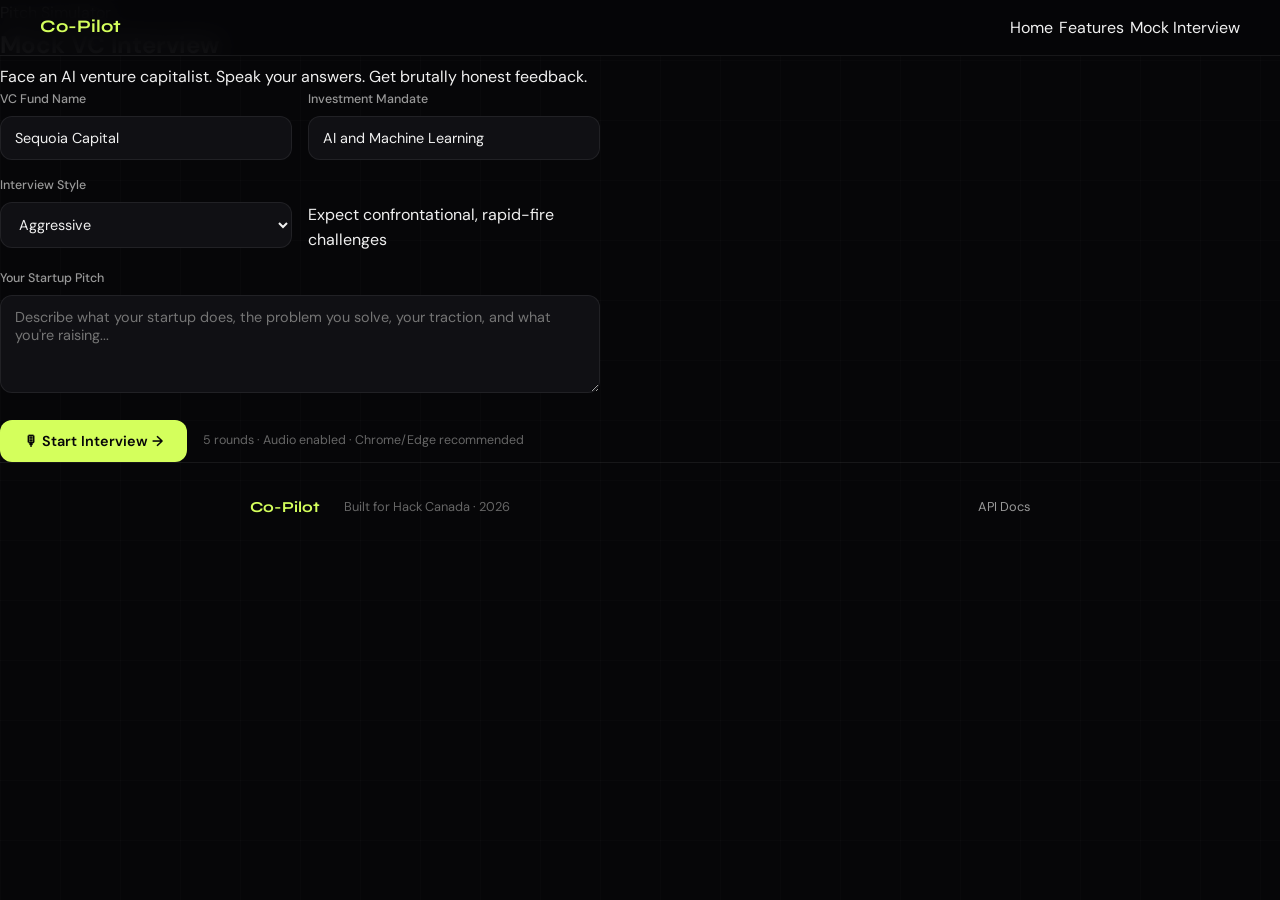
==== frontend/interview.html @ 9e67d790 "backend feature fix" ====
<!DOCTYPE html>
<html lang="en">
<head>
  <meta charset="UTF-8" />
  <meta name="viewport" content="width=device-width, initial-scale=1.0" />
  <title>Mock Interview — Co-Pilot</title>
  <meta name="description" content="Practice your pitch against an adversarial AI VC. Get real-time audio questions, speak your answers, and receive dual-perspective feedback." />
  <link rel="preconnect" href="https://fonts.googleapis.com" />
  <link rel="preconnect" href="https://fonts.gstatic.com" crossorigin />
  <link href="https://fonts.googleapis.com/css2?family=Syne:wght@400;500;600;700;800&family=DM+Sans:ital,opsz,wght@0,9..40,300;0,9..40,400;0,9..40,500;1,9..40,300&display=swap" rel="stylesheet" />
  <link rel="stylesheet" href="style.css" />
</head>
<body>

  <!-- ── NAV ── -->
  <nav class="nav" id="nav">
    <a class="nav-logo" href="index.html">Co-Pilot</a>
    <div class="nav-links">
      <a href="index.html">Home</a>
      <a href="index.html#features">Features</a>
      <a href="#" class="nav-cta">Mock Interview</a>
    </div>
  </nav>

  <!-- ── MAIN WRAPPER ── -->
  <main class="interview-page">

    <!-- ══════ PHASE 1: SETUP ══════ -->
    <section class="interview-setup" id="setupPhase">
      <div class="interview-setup-inner">
        <div class="section-label">Pitch Simulator</div>
        <h1 class="interview-title">Mock VC Interview</h1>
        <p class="interview-subtitle">Face an AI venture capitalist. Speak your answers. Get brutally honest feedback.</p>

        <form class="interview-form" id="setupForm">
          <div class="form-row">
            <div class="form-group">
              <label for="vcName">VC Fund Name</label>
              <input type="text" id="vcName" placeholder="e.g. Sequoia Capital" value="Sequoia Capital" />
            </div>
            <div class="form-group">
              <label for="vcMandate">Investment Mandate</label>
              <input type="text" id="vcMandate" placeholder="e.g. AI, SaaS, Enterprise" value="AI and Machine Learning" />
            </div>
          </div>
          <div class="form-row">
            <div class="form-group">
              <label for="vcStyle">Interview Style</label>
              <select id="vcStyle">
                <option value="aggressive" selected>Aggressive</option>
                <option value="analytical">Analytical</option>
                <option value="friendly">Friendly but probing</option>
                <option value="skeptical">Deeply skeptical</option>
              </select>
            </div>
            <div class="form-group">
              <label>&nbsp;</label>
              <div class="style-hint" id="styleHint">Expect confrontational, rapid-fire challenges</div>
            </div>
          </div>
          <div class="form-group">
            <label for="startupPitch">Your Startup Pitch</label>
            <textarea id="startupPitch" rows="4" placeholder="Describe what your startup does, the problem you solve, your traction, and what you're raising..."></textarea>
          </div>
          <div class="form-actions">
            <button type="submit" class="btn btn-primary" id="startBtn">
              <span class="btn-text">🎙 Start Interview →</span>
              <span class="btn-loader" hidden>Preparing…</span>
            </button>
            <span class="form-note">5 rounds · Audio enabled · Chrome/Edge recommended</span>
          </div>
        </form>
      </div>
    </section>

    <!-- ══════ PHASE 2: LIVE INTERVIEW ══════ -->
    <section class="interview-live" id="livePhase" hidden>
      <div class="interview-live-inner">

        <!-- Header bar -->
        <div class="interview-header">
          <div class="interview-header-left">
            <span class="interview-vc-name" id="liveVcName">Sequoia Capital</span>
            <span class="interview-round-badge" id="liveRound">Round 1 / 5</span>
          </div>
          <div class="interview-header-right">
            <div class="interview-score-pill" id="scorePill" hidden>
              <span class="score-label">Last Score</span>
              <span class="score-value" id="lastScore">—</span>
            </div>
            <button class="btn btn-ghost btn-sm" id="endInterviewBtn">End Interview</button>
          </div>
        </div>

        <!-- Transcript -->
        <div class="interview-transcript" id="transcript">
          <!-- Chat bubbles injected here -->
        </div>

        <!-- Controls -->
        <div class="interview-controls">
          <div class="interview-status" id="interviewStatus">Preparing first question…</div>

          <div class="mic-area" id="micArea" hidden>
            <button class="mic-btn" id="micBtn" title="Click to start speaking">
              <svg viewBox="0 0 24 24" width="28" height="28" fill="none" stroke="currentColor" stroke-width="2" stroke-linecap="round" stroke-linejoin="round">
                <path d="M12 1a3 3 0 0 0-3 3v8a3 3 0 0 0 6 0V4a3 3 0 0 0-3-3z"/>
                <path d="M19 10v2a7 7 0 0 1-14 0v-2"/>
                <line x1="12" y1="19" x2="12" y2="23"/>
                <line x1="8" y1="23" x2="16" y2="23"/>
              </svg>
            </button>
            <div class="mic-hint" id="micHint">Click to respond</div>
          </div>

          <!-- Waveform visualizer -->
          <canvas class="waveform" id="waveform" width="400" height="60" hidden></canvas>

          <!-- Live transcription preview -->
          <div class="live-transcript" id="liveTranscript" hidden>
            <span class="live-label">You're saying:</span>
            <span class="live-text" id="liveText"></span>
          </div>

          <button class="btn btn-primary btn-sm" id="sendBtn" hidden>Send Response →</button>
        </div>
      </div>
    </section>

    <!-- ══════ PHASE 3: FEEDBACK ══════ -->
    <section class="interview-feedback" id="feedbackPhase" hidden>
      <div class="interview-feedback-inner">
        <div class="section-label">Interview Complete</div>
        <h2 class="interview-title">Your Feedback</h2>

        <!-- Stats row -->
        <div class="feedback-stats" id="feedbackStats">
          <div class="feedback-stat">
            <span class="feedback-stat-num" id="fbRounds">—</span>
            <span class="feedback-stat-label">Rounds</span>
          </div>
          <div class="feedback-stat-div"></div>
          <div class="feedback-stat">
            <span class="feedback-stat-num" id="fbAvgScore">—</span>
            <span class="feedback-stat-label">Avg Score</span>
          </div>
          <div class="feedback-stat-div"></div>
          <div class="feedback-stat">
            <span class="feedback-stat-num" id="fbEndReason">—</span>
            <span class="feedback-stat-label">End Reason</span>
          </div>
        </div>

        <!-- Dual-agent cards -->
        <div class="feedback-grid">
          <div class="feedback-card feedback-card--pros" id="prosCard">
            <div class="feedback-card-header">
              <span class="feedback-icon">✦</span>
              <h3>Strengths</h3>
              <span class="feedback-agent-tag">Pros Agent</span>
            </div>
            <div class="feedback-card-body" id="prosBody">
              <p class="feedback-loading">Analyzing…</p>
            </div>
          </div>

          <div class="feedback-card feedback-card--cons" id="consCard">
            <div class="feedback-card-header">
              <span class="feedback-icon">⚑</span>
              <h3>Weaknesses</h3>
              <span class="feedback-agent-tag">Cons Agent</span>
            </div>
            <div class="feedback-card-body" id="consBody">
              <p class="feedback-loading">Analyzing…</p>
            </div>
          </div>
        </div>

        <!-- Transcript review -->
        <div class="feedback-transcript-section">
          <h3 class="feedback-transcript-title">Full Transcript</h3>
          <div class="feedback-transcript" id="feedbackTranscript"></div>
        </div>

        <div class="feedback-actions">
          <button class="btn btn-primary" id="restartBtn">Start New Interview →</button>
          <a href="index.html" class="btn btn-ghost">← Back to Home</a>
        </div>
      </div>
    </section>

  </main>

  <!-- ── FOOTER ── -->
  <footer class="footer">
    <div class="footer-inner">
      <span class="footer-logo">Co-Pilot</span>
      <span class="footer-copy">Built for Hack Canada · 2026</span>
      <div class="footer-links">
        <a href="http://localhost:8000/docs" target="_blank">API Docs</a>
      </div>
    </div>
  </footer>

  <script src="interview.js"></script>
</body>
</html>
---- frontend/style.css ----
/* ═══════════════════════════════════════════════════════
   CO-PILOT — Pipeline Design System
═══════════════════════════════════════════════════════ */

/* ── Reset & tokens ──────────────────────────────── */
*, *::before, *::after { box-sizing: border-box; margin: 0; padding: 0; }
:root {
    --font-body:    'DM Sans', system-ui, sans-serif;
    --font-display: 'Syne', system-ui, sans-serif;
    --bg:           #060608;
    --surface:      #101014;
    --border:       rgba(255, 255, 255, 0.07);
    --text:         #f0f0f0;
    --text-muted:   #999;
    --text-subtle:  #666;
    --accent:       #d4ff5c;
    --radius:       12px;
    --max-w:        780px;
}
html { scroll-behavior: smooth; }
body {
    font-family: var(--font-body);
    background: var(--bg);
    color: var(--text);
    line-height: 1.6;
    min-height: 100vh;
}
a { color: inherit; text-decoration: none; }

/* ── Background grid ─────────────────────────────── */
body::before {
    content: '';
    position: fixed; inset: 0;
    background-image:
        linear-gradient(rgba(255,255,255,.015) 1px, transparent 1px),
        linear-gradient(90deg, rgba(255,255,255,.015) 1px, transparent 1px);
    background-size: 60px 60px;
    pointer-events: none;
    z-index: -1;
}

/* ── Nav ──────────────────────────────────────────── */
.nav {
    position: fixed; top: 0; left: 0; right: 0;
    display: flex; align-items: center; justify-content: space-between;
    padding: 0 40px; height: 56px;
    background: rgba(6,6,8,.92); backdrop-filter: blur(12px);
    border-bottom: 1px solid var(--border);
    z-index: 100;
}
.nav-logo {
    font-family: var(--font-display);
    font-weight: 700; font-size: 1.1rem;
    color: var(--accent);
}
.nav-links { display: flex; gap: 6px; }
.pipe-step-link {
    font-size: 0.82rem; font-weight: 500;
    padding: 6px 14px; border-radius: 100px;
    color: var(--text-subtle);
    transition: color .2s, background .2s;
    cursor: pointer;
}
.pipe-step-link.active {
    color: var(--bg); background: var(--accent); font-weight: 600;
}
.pipe-step-link.done {
    color: var(--text-muted);
}
.pipe-step-link:hover:not(.active) { color: var(--text); }

/* ── Pipeline progress bar ───────────────────────── */
.pipeline-bar {
    position: fixed; top: 56px; left: 0; right: 0;
    padding: 12px 40px 10px;
    background: rgba(6,6,8,.92); backdrop-filter: blur(12px);
    border-bottom: 1px solid var(--border);
    z-index: 99;
}
.pipeline-track {
    width: 100%; height: 3px;
    background: rgba(255,255,255,.06);
    border-radius: 3px; overflow: hidden;
    margin-bottom: 10px;
}
.pipeline-fill {
    height: 100%; background: var(--accent);
    border-radius: 3px; transition: width .5s ease;
}
.pipeline-steps {
    display: flex; justify-content: space-between;
    max-width: 600px; margin: 0 auto;
}
.pip-dot {
    background: none; border: none; color: var(--text-subtle);
    font-family: var(--font-body); font-size: 0.78rem;
    cursor: pointer; transition: color .2s;
    display: flex; align-items: center; gap: 4px;
}
.pip-dot span {
    display: inline-flex; align-items: center; justify-content: center;
    width: 22px; height: 22px; border-radius: 50%;
    border: 1.5px solid var(--text-subtle);
    font-weight: 600; font-size: 0.72rem;
    transition: all .2s;
}
.pip-dot.active { color: var(--accent); }
.pip-dot.active span { border-color: var(--accent); background: var(--accent); color: var(--bg); }
.pip-dot.done span { border-color: #5cff7e; background: rgba(92,255,126,.15); color: #5cff7e; }
.pip-dot.done { color: var(--text-muted); }
.pip-dot:disabled { opacity: 0.35; cursor: not-allowed; }

/* ── Step sections ───────────────────────────────── */
.pipe-step {
    padding: 130px 40px 80px;
    min-height: 100vh;
    animation: fadeUp .4s ease;
}
.pipe-step[hidden] { display: none !important; }
.step-inner { max-width: var(--max-w); margin: 0 auto; }
.step-header {
    display: flex; align-items: flex-start; gap: 20px;
    margin-bottom: 40px;
}
.step-number {
    font-family: var(--font-display);
    font-size: 2.4rem; font-weight: 800;
    color: var(--accent); opacity: 0.3;
    line-height: 1;
}
.step-title {
    font-family: var(--font-display);
    font-size: 1.8rem; font-weight: 700;
    margin-bottom: 6px;
}
.step-subtitle {
    color: var(--text-muted); font-size: 0.95rem;
    max-width: 550px;
}

/* ── Step advance button ─────────────────────────── */
.step-advance {
    margin-top: 28px;
    padding-top: 20px;
    border-top: 1px solid var(--border);
}

/* ── Buttons ─────────────────────────────────────── */
.btn {
    display: inline-flex; align-items: center; gap: 6px;
    font-family: var(--font-body); font-weight: 500;
    font-size: 0.9rem; padding: 12px 24px;
    border-radius: var(--radius); border: none;
    cursor: pointer; transition: all .2s;
}
.btn-primary {
    background: var(--accent); color: var(--bg); font-weight: 600;
}
.btn-primary:hover { filter: brightness(1.1); transform: translateY(-1px); }
.btn-primary:disabled { opacity: .4; cursor: not-allowed; transform: none; }
.btn-ghost {
    background: transparent; color: var(--text-muted);
    border: 1px solid var(--border);
}
.btn-ghost:hover { border-color: var(--text-muted); color: var(--text); }
.btn-sm { padding: 8px 16px; font-size: 0.82rem; }
.btn-loader[hidden] { display: none; }
.form-note { font-size: 0.78rem; color: var(--text-subtle); }

/* ── Form elements ───────────────────────────────── */
.form-row { display: grid; grid-template-columns: 1fr 1fr; gap: 16px; margin-bottom: 16px; }
.form-group label { display: block; font-size: 0.78rem; color: var(--text-muted); margin-bottom: 6px; font-weight: 500; }
.form-group input,
.form-group select,
.form-group textarea {
    width: 100%; padding: 12px 14px;
    background: var(--surface); color: var(--text);
    border: 1px solid var(--border); border-radius: var(--radius);
    font-family: var(--font-body); font-size: 0.9rem;
    transition: border-color .2s;
}
.form-group input:focus,
.form-group select:focus,
.form-group textarea:focus {
    outline: none; border-color: var(--accent);
}
.form-actions { display: flex; align-items: center; gap: 16px; margin-top: 20px; }

/* ═══════════════════════════════════════════════════════
   STEP 1 — UPLOAD
═══════════════════════════════════════════════════════ */
.brain-dropzone {
    border: 2px dashed rgba(255,255,255,.12);
    border-radius: var(--radius); padding: 48px 32px;
    text-align: center; cursor: pointer;
    transition: border-color .25s, background .25s;
}
.brain-dropzone:hover, .brain-dropzone--hover {
    border-color: var(--accent); background: rgba(212,255,92,.04);
}
.dropzone-icon { font-size: 2.4rem; margin-bottom: 12px; }
.dropzone-text { font-size: 1rem; color: var(--text-muted); margin-bottom: 6px; }
.dropzone-link { color: var(--accent); cursor: pointer; text-decoration: underline; text-underline-offset: 3px; }
.dropzone-hint { font-size: 0.78rem; color: var(--text-subtle); }
.brain-files { margin-top: 20px; }
.brain-files[hidden] { display: none !important; }
.brain-files-header { display: flex; justify-content: space-between; align-items: center; margin-bottom: 12px; }
.brain-files-header h3 { font-family: var(--font-display); font-size: 1rem; }
.brain-file-count { font-size: 0.78rem; color: var(--text-subtle); }
.brain-file-row {
    display: flex; justify-content: space-between; align-items: center;
    padding: 10px 16px; background: var(--surface);
    border-radius: 8px; margin-bottom: 6px; border: 1px solid var(--border);
}
.brain-file-name { font-size: 0.88rem; white-space: nowrap; overflow: hidden; text-overflow: ellipsis; max-width: 400px; }
.brain-file-status { font-size: 0.78rem; font-weight: 500; flex-shrink: 0; }
.brain-file-status--uploading { color: var(--accent); animation: pulse-text 1.2s ease-in-out infinite; }
.brain-file-status--done { color: #5cff7e; }
.brain-file-status--error { color: #ff5c5c; }
@keyframes pulse-text { 0%,100% { opacity:1; } 50% { opacity:.5; } }
.brain-actions { margin-top: 20px; display: flex; align-items: center; gap: 16px; }
.brain-actions[hidden] { display: none !important; }
.brain-result { margin-top: 28px; background: var(--surface); border: 1px solid rgba(92,255,126,.2); border-radius: var(--radius); overflow: hidden; }
.brain-result[hidden] { display: none !important; }
.brain-result-header { display: flex; align-items: center; gap: 10px; padding: 16px 24px; background: linear-gradient(135deg,rgba(92,255,126,.08),rgba(212,255,92,.06)); border-bottom: 1px solid rgba(92,255,126,.12); }
.brain-result-header h3 { font-family: var(--font-display); font-size: 0.95rem; }
.brain-result-body { padding: 24px; }
.brain-concept-name { font-family: var(--font-display); font-size: 1.6rem; font-weight: 700; margin-bottom: 4px; }
.brain-concept-tagline { font-size: 0.95rem; color: var(--accent); font-style: italic; margin-bottom: 16px; }
.brain-concept-pitch { font-size: 0.9rem; color: var(--text-muted); line-height: 1.7; margin-bottom: 16px; }
.brain-concept-meta { display: flex; gap: 12px; flex-wrap: wrap; }
.brain-concept-meta span { font-size: 0.78rem; color: var(--text-subtle); background: rgba(255,255,255,.05); padding: 4px 12px; border-radius: 100px; border: 1px solid var(--border); }
.brain-concept-meta span:empty { display: none; }
.brain-error { margin-top: 16px; padding: 12px 16px; background: rgba(255,92,92,.08); border: 1px solid rgba(255,92,92,.2); border-radius: var(--radius); color: #ff8888; font-size: 0.88rem; }
.brain-error[hidden] { display: none !important; }

/* ═══════════════════════════════════════════════════════
   STEP 2 — MATCH
═══════════════════════════════════════════════════════ */
.match-context {
    background: var(--surface); border: 1px solid rgba(92,255,126,.25);
    border-left: 3px solid #5cff7e; border-radius: var(--radius);
    padding: 20px 24px; margin-bottom: 24px;
}
.context-card-header { display: flex; align-items: center; gap: 8px; margin-bottom: 8px; }
.context-icon { font-size: 1.2rem; }
.context-label { font-size: 0.78rem; font-weight: 600; letter-spacing: .06em; text-transform: uppercase; color: #5cff7e; }
.context-pitch { font-size: 0.9rem; color: var(--text-muted); line-height: 1.6; }
.match-action { margin-bottom: 32px; display: flex; align-items: center; gap: 16px; }
.match-results[hidden] { display: none !important; }
.match-results-header { display: flex; justify-content: space-between; align-items: center; margin-bottom: 16px; }
.match-results-header h3 { font-family: var(--font-display); font-size: 1.1rem; }
.results-mode { font-size: 0.78rem; color: var(--accent); }
.match-select-hint { font-size: 0.82rem; color: var(--text-subtle); margin-top: 16px; text-align: center; }
.match-error { margin-top: 16px; padding: 12px 16px; background: rgba(255,92,92,.08); border: 1px solid rgba(255,92,92,.2); border-radius: var(--radius); color: #ff8888; font-size: 0.88rem; }
.match-error[hidden] { display: none !important; }

/* Result cards */
.results-list { display: flex; flex-direction: column; gap: 12px; }
.result-item {
    display: flex; align-items: flex-start; gap: 14px;
    padding: 18px 20px; background: var(--surface);
    border: 1px solid var(--border); border-radius: var(--radius);
    animation: fadeUp .4s ease both;
}
.result-check { display: flex; align-items: center; flex-shrink: 0; margin-top: 2px; }
.result-check input[type="checkbox"] {
    appearance: none; width: 20px; height: 20px;
    border: 2px solid var(--border); border-radius: 6px;
    cursor: pointer; transition: all .2s; position: relative;
}
.result-check input:checked {
    background: var(--accent); border-color: var(--accent);
}
.result-check input:checked::after {
    content: '✓'; position: absolute; top: 0; left: 4px;
    font-size: 0.75rem; font-weight: 700; color: var(--bg);
}
.result-rank {
    flex-shrink: 0; width: 28px; height: 28px;
    display: flex; align-items: center; justify-content: center;
    background: rgba(212,255,92,.1); color: var(--accent);
    border-radius: 8px; font-family: var(--font-display);
    font-weight: 700; font-size: 0.82rem;
}
.result-info { flex: 1; min-width: 0; }
.result-name { font-family: var(--font-display); font-size: 1rem; font-weight: 600; margin-bottom: 4px; }
.result-link { color: var(--text); text-decoration: underline; text-underline-offset: 3px; text-decoration-color: rgba(255,255,255,.2); }
.result-link:hover { color: var(--accent); }
.result-verdict { display: inline-block; font-size: 0.7rem; font-weight: 600; text-transform: uppercase; letter-spacing: .06em; padding: 2px 8px; border-radius: 100px; margin-bottom: 6px; }
.result-verdict--strong { background: rgba(92,255,126,.12); color: #5cff7e; border: 1px solid rgba(92,255,126,.25); }
.result-verdict--good { background: rgba(212,255,92,.1); color: var(--accent); border: 1px solid rgba(212,255,92,.25); }
.result-verdict--weak { background: rgba(255,215,92,.1); color: #ffd75c; border: 1px solid rgba(255,215,92,.25); }
.result-verdict--poor { background: rgba(255,92,92,.1); color: #ff5c5c; border: 1px solid rgba(255,92,92,.25); }
.result-reasoning { font-size: 0.85rem; color: var(--text-muted); line-height: 1.55; margin-bottom: 6px; }
.result-approach { font-size: 0.8rem; color: var(--accent); margin-top: 4px; padding: 6px 10px; background: rgba(212,255,92,.04); border-left: 2px solid var(--accent); border-radius: 0 6px 6px 0; }
.result-score-area { flex-shrink: 0; text-align: right; min-width: 60px; }
.result-score { font-family: var(--font-display); font-size: 1.4rem; font-weight: 700; line-height: 1; }
.score-unit { font-size: 0.7rem; font-weight: 400; color: var(--text-subtle); }
.result-confidence { font-size: 0.68rem; color: var(--text-subtle); margin-top: 4px; text-transform: capitalize; }

/* ═══════════════════════════════════════════════════════
   STEP 3 — GENERATE
═══════════════════════════════════════════════════════ */
.gen-vc-tabs {
    display: flex; gap: 6px; margin-bottom: 20px; flex-wrap: wrap;
}
.gen-vc-tab {
    padding: 8px 16px; border-radius: var(--radius);
    background: var(--surface); border: 1px solid var(--border);
    color: var(--text-muted); font-size: 0.85rem; font-weight: 500;
    cursor: pointer; transition: all .2s;
}
.gen-vc-tab.active {
    background: var(--accent); color: var(--bg); border-color: var(--accent); font-weight: 600;
}
.gen-options {
    display: flex; gap: 8px; margin-bottom: 20px; flex-wrap: wrap;
}
.gen-opt {
    padding: 10px 18px; border-radius: var(--radius);
    background: transparent; border: 1px solid var(--border);
    color: var(--text-muted); font-size: 0.85rem; font-weight: 500;
    cursor: pointer; transition: all .2s;
    font-family: var(--font-body);
}
.gen-opt.active {
    border-color: var(--accent); color: var(--accent); background: rgba(212,255,92,.06);
}
.gen-opt:hover:not(.active) { border-color: var(--text-subtle); color: var(--text); }
.gen-action { margin-bottom: 24px; }
.gen-output {
    background: var(--surface); border: 1px solid var(--border);
    border-radius: var(--radius); overflow: hidden; margin-bottom: 24px;
}
.gen-output[hidden] { display: none !important; }
.gen-output-header {
    display: flex; justify-content: space-between; align-items: center;
    padding: 14px 20px; border-bottom: 1px solid var(--border);
}
.gen-output-header h3 { font-family: var(--font-display); font-size: 0.95rem; }
.gen-copy-btn {
    background: transparent; border: 1px solid var(--border);
    color: var(--text-muted); font-size: 0.78rem; padding: 4px 12px;
    border-radius: 8px; cursor: pointer; transition: all .2s;
    font-family: var(--font-body);
}
.gen-copy-btn:hover { border-color: var(--accent); color: var(--accent); }
.gen-output-body {
    padding: 20px; font-size: 0.88rem; color: var(--text-muted);
    line-height: 1.7; white-space: pre-wrap; word-break: break-word;
    font-family: var(--font-body); max-height: 400px; overflow-y: auto;
}
.gen-history { margin-top: 24px; }
.gen-history[hidden] { display: none !important; }
.gen-history h4 { font-family: var(--font-display); font-size: 0.9rem; margin-bottom: 10px; }
.gen-history-item {
    display: flex; align-items: center; gap: 10px;
    padding: 10px 14px; background: var(--surface);
    border: 1px solid var(--border); border-radius: 8px;
    margin-bottom: 6px; font-size: 0.85rem;
}
.gen-hist-icon { font-size: 1rem; }
.gen-hist-label { flex: 1; color: var(--text-muted); }
.gen-hist-view {
    background: transparent; border: 1px solid var(--border);
    color: var(--text-muted); font-size: 0.75rem; padding: 3px 10px;
    border-radius: 6px; cursor: pointer; font-family: var(--font-body);
}
.gen-hist-view:hover { border-color: var(--accent); color: var(--accent); }

/* ═══════════════════════════════════════════════════════
   STEP 4 — PRACTICE (Interview)
═══════════════════════════════════════════════════════ */
.interview-setup { max-width: 600px; }
.interview-context-card {
    background: var(--surface); border: 1px solid rgba(92,255,126,.25);
    border-left: 3px solid #5cff7e; border-radius: var(--radius);
    padding: 16px 20px; margin-bottom: 24px;
}
.interview-live[hidden] { display: none !important; }
.interview-live-header {
    display: flex; align-items: center; gap: 16px;
    padding: 16px 20px; background: var(--surface);
    border: 1px solid var(--border); border-radius: var(--radius);
    margin-bottom: 20px; flex-wrap: wrap;
}
.interview-vc-name { font-family: var(--font-display); font-weight: 700; font-size: 1.1rem; }
.score-pill {
    font-size: 0.75rem; font-weight: 600; padding: 4px 12px;
    border-radius: 100px; background: rgba(212,255,92,.12);
    color: var(--accent); border: 1px solid rgba(212,255,92,.25);
}
.interview-live-actions { margin-left: auto; display: flex; align-items: center; gap: 12px; }
.last-score { font-size: 0.82rem; color: var(--text-subtle); }
.interview-question-box {
    padding: 28px 24px; background: var(--surface);
    border: 1px solid var(--border); border-radius: var(--radius);
    margin-bottom: 20px; min-height: 80px;
}
.interview-question { font-size: 1.05rem; line-height: 1.6; color: var(--text); font-style: italic; }
.interview-waveform {
    width: 100%; height: 80px; border-radius: var(--radius);
    background: #0a0a0a; margin-bottom: 16px;
}
.interview-controls { display: flex; gap: 12px; margin-bottom: 16px; }
.interview-transcript {
    background: var(--surface); border: 1px solid var(--border);
    border-radius: var(--radius); padding: 16px 20px; margin-bottom: 16px;
}
.interview-transcript[hidden] { display: none !important; }
.interview-transcript h4 { font-size: 0.82rem; color: var(--text-subtle); margin-bottom: 8px; }
.interview-transcript p { font-size: 0.9rem; color: var(--text-muted); line-height: 1.6; }

/* Feedback */
.interview-feedback[hidden] { display: none !important; }
.feedback-title { font-family: var(--font-display); font-size: 1.3rem; margin-bottom: 20px; }
.feedback-grid { display: grid; grid-template-columns: 1fr 1fr; gap: 16px; margin-bottom: 24px; }
.feedback-card {
    background: var(--surface); border-radius: var(--radius);
    padding: 20px; border: 1px solid var(--border);
}
.feedback-card h4 { font-family: var(--font-display); font-size: 0.95rem; margin-bottom: 12px; }
.feedback-card--pro { border-color: rgba(92,255,126,.2); }
.feedback-card--con { border-color: rgba(255,215,92,.2); }
.feedback-body { font-size: 0.88rem; color: var(--text-muted); line-height: 1.7; }
.feedback-transcript { margin-bottom: 20px; }
.feedback-transcript h4 { font-family: var(--font-display); font-size: 0.9rem; margin-bottom: 10px; }
.tx-turn { padding: 8px 0; font-size: 0.85rem; color: var(--text-muted); border-bottom: 1px solid var(--border); }
.tx-turn:last-child { border: none; }

/* ── Footer ──────────────────────────────────────── */
footer.footer {
    border-top: 1px solid var(--border); padding: 32px 40px;
}
.footer-inner {
    max-width: var(--max-w); margin: 0 auto;
    display: flex; align-items: center; gap: 24px;
}
.footer-logo { font-family: var(--font-display); font-weight: 700; color: var(--accent); font-size: 0.95rem; }
.footer-copy { font-size: 0.8rem; color: var(--text-subtle); flex: 1; }
.footer-links { display: flex; gap: 20px; font-size: 0.8rem; color: var(--text-muted); }
.footer-links a:hover { color: var(--text); }

/* ── Animations ──────────────────────────────────── */
@keyframes fadeUp {
    from { opacity: 0; transform: translateY(16px); }
    to { opacity: 1; transform: translateY(0); }
}

/* ── Responsive ──────────────────────────────────── */
@media (max-width: 900px) {
    .form-row { grid-template-columns: 1fr; }
    .feedback-grid { grid-template-columns: 1fr; }
}
@media (max-width: 640px) {
    .nav { padding: 0 20px; }
    .nav-links { gap: 4px; }
    .pipe-step-link { font-size: 0.72rem; padding: 5px 10px; }
    .pipe-step { padding: 120px 20px 60px; }
    .pipeline-bar { padding: 10px 20px 8px; }
    .step-header { flex-direction: column; gap: 8px; }
    .step-number { font-size: 1.6rem; }
    .step-title { font-size: 1.4rem; }
    .gen-options { gap: 6px; }
    .gen-opt { padding: 8px 12px; font-size: 0.78rem; }
}
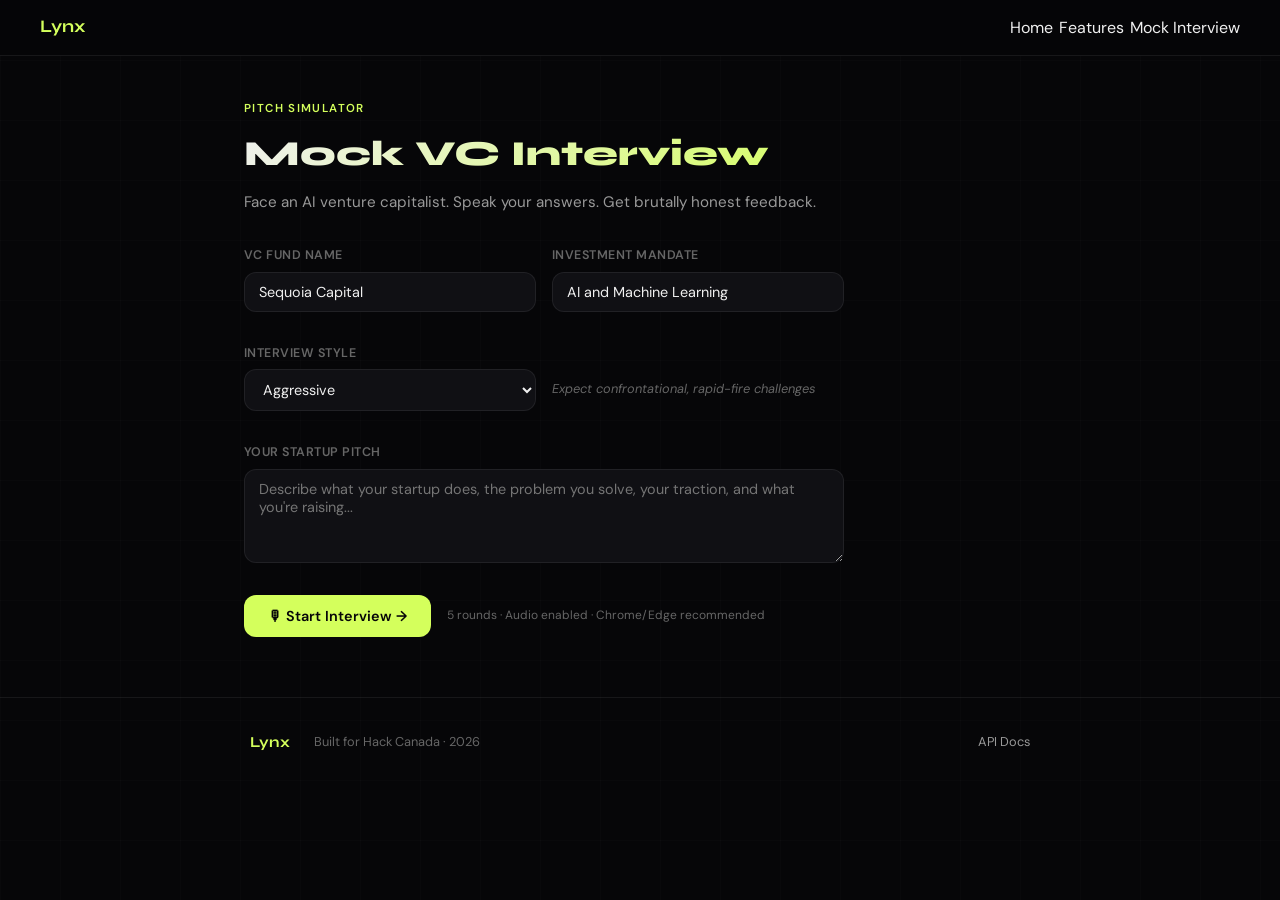
==== commit a7eef7eb: "feat: Implement the CO-PILOT procedural pipeline for startup analysis, VC matching, content generati" ====
--- a/frontend/interview.html
+++ b/frontend/interview.html
@@ -3,7 +3,7 @@
 <head>
   <meta charset="UTF-8" />
   <meta name="viewport" content="width=device-width, initial-scale=1.0" />
-  <title>Mock Interview — Co-Pilot</title>
+  <title>Mock Interview — Lynx</title>
   <meta name="description" content="Practice your pitch against an adversarial AI VC. Get real-time audio questions, speak your answers, and receive dual-perspective feedback." />
   <link rel="preconnect" href="https://fonts.googleapis.com" />
   <link rel="preconnect" href="https://fonts.gstatic.com" crossorigin />
@@ -14,7 +14,7 @@
 
   <!-- ── NAV ── -->
   <nav class="nav" id="nav">
-    <a class="nav-logo" href="index.html">Co-Pilot</a>
+    <a class="nav-logo" href="index.html">Lynx</a>
     <div class="nav-links">
       <a href="index.html">Home</a>
       <a href="index.html#features">Features</a>
@@ -194,7 +194,7 @@
   <!-- ── FOOTER ── -->
   <footer class="footer">
     <div class="footer-inner">
-      <span class="footer-logo">Co-Pilot</span>
+      <span class="footer-logo">Lynx</span>
       <span class="footer-copy">Built for Hack Canada · 2026</span>
       <div class="footer-links">
         <a href="http://localhost:8000/docs" target="_blank">API Docs</a>
--- a/frontend/style.css
+++ b/frontend/style.css
@@ -3,21 +3,32 @@
 ═══════════════════════════════════════════════════════ */
 
 /* ── Reset & tokens ──────────────────────────────── */
-*, *::before, *::after { box-sizing: border-box; margin: 0; padding: 0; }
+*,
+*::before,
+*::after {
+    box-sizing: border-box;
+    margin: 0;
+    padding: 0;
+}
+
 :root {
-    --font-body:    'DM Sans', system-ui, sans-serif;
+    --font-body: 'DM Sans', system-ui, sans-serif;
     --font-display: 'Syne', system-ui, sans-serif;
-    --bg:           #060608;
-    --surface:      #101014;
-    --border:       rgba(255, 255, 255, 0.07);
-    --text:         #f0f0f0;
-    --text-muted:   #999;
-    --text-subtle:  #666;
-    --accent:       #d4ff5c;
-    --radius:       12px;
-    --max-w:        780px;
-}
-html { scroll-behavior: smooth; }
+    --bg: #060608;
+    --surface: #101014;
+    --border: rgba(255, 255, 255, 0.07);
+    --text: #f0f0f0;
+    --text-muted: #999;
+    --text-subtle: #666;
+    --accent: #d4ff5c;
+    --radius: 12px;
+    --max-w: 780px;
+}
+
+html {
+    scroll-behavior: smooth;
+}
+
 body {
     font-family: var(--font-body);
     background: var(--bg);
@@ -25,15 +36,20 @@
     line-height: 1.6;
     min-height: 100vh;
 }
-a { color: inherit; text-decoration: none; }
+
+a {
+    color: inherit;
+    text-decoration: none;
+}
 
 /* ── Background grid ─────────────────────────────── */
 body::before {
     content: '';
-    position: fixed; inset: 0;
+    position: fixed;
+    inset: 0;
     background-image:
-        linear-gradient(rgba(255,255,255,.015) 1px, transparent 1px),
-        linear-gradient(90deg, rgba(255,255,255,.015) 1px, transparent 1px);
+        linear-gradient(rgba(255, 255, 255, .015) 1px, transparent 1px),
+        linear-gradient(90deg, rgba(255, 255, 255, .015) 1px, transparent 1px);
     background-size: 60px 60px;
     pointer-events: none;
     z-index: -1;
@@ -41,74 +57,353 @@
 
 /* ── Nav ──────────────────────────────────────────── */
 .nav {
-    position: fixed; top: 0; left: 0; right: 0;
-    display: flex; align-items: center; justify-content: space-between;
-    padding: 0 40px; height: 56px;
-    background: rgba(6,6,8,.92); backdrop-filter: blur(12px);
+    position: fixed;
+    top: 0;
+    left: 0;
+    right: 0;
+    display: flex;
+    align-items: center;
+    justify-content: space-between;
+    padding: 0 40px;
+    height: 56px;
+    background: rgba(6, 6, 8, .92);
+    backdrop-filter: blur(12px);
     border-bottom: 1px solid var(--border);
     z-index: 100;
 }
+
 .nav-logo {
     font-family: var(--font-display);
-    font-weight: 700; font-size: 1.1rem;
-    color: var(--accent);
-}
-.nav-links { display: flex; gap: 6px; }
+    font-weight: 700;
+    font-size: 1.1rem;
+    color: var(--accent);
+}
+
+.nav-links {
+    display: flex;
+    gap: 6px;
+}
+
 .pipe-step-link {
-    font-size: 0.82rem; font-weight: 500;
-    padding: 6px 14px; border-radius: 100px;
+    font-size: 0.82rem;
+    font-weight: 500;
+    padding: 6px 14px;
+    border-radius: 100px;
     color: var(--text-subtle);
     transition: color .2s, background .2s;
     cursor: pointer;
 }
+
 .pipe-step-link.active {
-    color: var(--bg); background: var(--accent); font-weight: 600;
-}
+    color: var(--bg);
+    background: var(--accent);
+    font-weight: 600;
+}
+
 .pipe-step-link.done {
     color: var(--text-muted);
 }
-.pipe-step-link:hover:not(.active) { color: var(--text); }
+
+.pipe-step-link:hover:not(.active) {
+    color: var(--text);
+}
 
 /* ── Pipeline progress bar ───────────────────────── */
 .pipeline-bar {
-    position: fixed; top: 56px; left: 0; right: 0;
+    position: fixed;
+    top: 56px;
+    left: 0;
+    right: 0;
     padding: 12px 40px 10px;
-    background: rgba(6,6,8,.92); backdrop-filter: blur(12px);
+    background: rgba(6, 6, 8, .92);
+    backdrop-filter: blur(12px);
     border-bottom: 1px solid var(--border);
     z-index: 99;
 }
+
 .pipeline-track {
-    width: 100%; height: 3px;
-    background: rgba(255,255,255,.06);
-    border-radius: 3px; overflow: hidden;
+    width: 100%;
+    height: 3px;
+    background: rgba(255, 255, 255, .06);
+    border-radius: 3px;
+    overflow: hidden;
     margin-bottom: 10px;
 }
+
 .pipeline-fill {
-    height: 100%; background: var(--accent);
-    border-radius: 3px; transition: width .5s ease;
-}
+    height: 100%;
+    background: var(--accent);
+    border-radius: 3px;
+    transition: width .5s ease;
+}
+
 .pipeline-steps {
-    display: flex; justify-content: space-between;
-    max-width: 600px; margin: 0 auto;
-}
+    display: flex;
+    justify-content: space-between;
+    max-width: 600px;
+    margin: 0 auto;
+}
+
 .pip-dot {
-    background: none; border: none; color: var(--text-subtle);
-    font-family: var(--font-body); font-size: 0.78rem;
-    cursor: pointer; transition: color .2s;
-    display: flex; align-items: center; gap: 4px;
-}
+    background: none;
+    border: none;
+    color: var(--text-subtle);
+    font-family: var(--font-body);
+    font-size: 0.78rem;
+    cursor: pointer;
+    transition: color .2s;
+    display: flex;
+    align-items: center;
+    gap: 4px;
+}
+
 .pip-dot span {
-    display: inline-flex; align-items: center; justify-content: center;
-    width: 22px; height: 22px; border-radius: 50%;
+    display: inline-flex;
+    align-items: center;
+    justify-content: center;
+    width: 22px;
+    height: 22px;
+    border-radius: 50%;
     border: 1.5px solid var(--text-subtle);
-    font-weight: 600; font-size: 0.72rem;
+    font-weight: 600;
+    font-size: 0.72rem;
     transition: all .2s;
 }
-.pip-dot.active { color: var(--accent); }
-.pip-dot.active span { border-color: var(--accent); background: var(--accent); color: var(--bg); }
-.pip-dot.done span { border-color: #5cff7e; background: rgba(92,255,126,.15); color: #5cff7e; }
-.pip-dot.done { color: var(--text-muted); }
-.pip-dot:disabled { opacity: 0.35; cursor: not-allowed; }
+
+.pip-dot.active {
+    color: var(--accent);
+}
+
+.pip-dot.active span {
+    border-color: var(--accent);
+    background: var(--accent);
+    color: var(--bg);
+}
+
+.pip-dot.done span {
+    border-color: #5cff7e;
+    background: rgba(92, 255, 126, .15);
+    color: #5cff7e;
+}
+
+.pip-dot.done {
+    color: var(--text-muted);
+}
+
+.pip-dot:disabled {
+    opacity: 0.35;
+    cursor: not-allowed;
+}
+
+/* ── Hero Static (Redesign) ───────────────────────── */
+.hero-static {
+    position: relative;
+    width: 100vw;
+    min-height: 100vh;
+    display: flex;
+    align-items: center;
+    justify-content: center;
+    padding: 0 40px;
+    background: radial-gradient(circle at 50% 40%, rgba(212, 255, 92, 0.08) 0%, transparent 60%), var(--bg);
+}
+
+.hero-content {
+    max-width: 1000px;
+    width: 100%;
+    text-align: center;
+    display: flex;
+    flex-direction: column;
+    align-items: center;
+    gap: 32px;
+}
+
+.hero-secondary {
+    display: flex;
+    flex-direction: column;
+    align-items: center;
+    width: 100%;
+    margin-top: 80vh; /* Pushes the cards and subtitle FAR BELOW the enormous centered title */
+    z-index: 5;
+    position: relative;
+}
+
+/* ── Absolute Centered Title with Extreme Effects ── */
+.hero-title-container {
+    position: absolute;
+    top: 45vh; /* Locked to viewport height to remain dead-center */
+    left: 50%;
+    transform: translate(-50%, -50%);
+    width: 100vw;
+    text-align: center;
+    z-index: 10;
+    pointer-events: none; /* Let clicks pass through if needed */
+}
+
+.hero-title {
+    font-family: var(--font-display);
+    font-size: clamp(6rem, 20vw, 16rem); /* Massive scaling */
+    font-weight: 800;
+    line-height: 1;
+    color: transparent;
+    text-transform: uppercase;
+    letter-spacing: 0.08em;
+    animation: dropInGlitch 1.2s cubic-bezier(0.16, 1, 0.3, 1) both;
+    position: relative;
+    display: inline-block;
+}
+
+/* The neon outline layer */
+.hero-title .outline {
+    position: relative;
+    z-index: 2;
+    color: transparent;
+    -webkit-text-stroke: 4px var(--accent);
+    filter: drop-shadow(0 0 15px rgba(212, 255, 92, 0.6));
+    animation: neonPulseExtreme 2.5s ease-in-out infinite alternate;
+}
+
+/* Background glitch layers using pseudo-elements */
+.hero-title::before,
+.hero-title::after {
+    content: attr(data-text);
+    position: absolute;
+    top: 0;
+    left: 0;
+    width: 100%;
+    height: 100%;
+    z-index: 1;
+    -webkit-text-stroke: 4px var(--accent);
+    opacity: 0.5;
+}
+
+.hero-title::before {
+    left: -4px;
+    text-shadow: 4px 0 rgba(255, 0, 255, 0.5);
+    animation: glitchAnim 3s infinite linear alternate-reverse;
+}
+
+.hero-title::after {
+    left: 4px;
+    text-shadow: -4px 0 rgba(0, 255, 255, 0.5);
+    animation: glitchAnim2 2.5s infinite linear alternate-reverse;
+}
+
+@keyframes glitchAnim {
+    0% { clip-path: inset(20% 0 80% 0); transform: translate(-2px, 2px); }
+    10% { clip-path: inset(50% 0 30% 0); transform: translate(2px, -2px); }
+    20% { clip-path: inset(10% 0 60% 0); transform: translate(-2px, 0); }
+    30% { clip-path: inset(80% 0 5% 0); transform: translate(2px, 2px); }
+    40% { clip-path: inset(0 0 100% 0); transform: translate(0, 0); }
+    100% { clip-path: inset(0 0 100% 0); transform: translate(0, 0); }
+}
+
+@keyframes glitchAnim2 {
+    0% { clip-path: inset(10% 0 60% 0); transform: translate(2px, -2px); }
+    15% { clip-path: inset(80% 0 5% 0); transform: translate(-2px, 2px); }
+    25% { clip-path: inset(40% 0 40% 0); transform: translate(2px, 0); }
+    35% { clip-path: inset(0 0 100% 0); transform: translate(0, 0); }
+    100% { clip-path: inset(0 0 100% 0); transform: translate(0, 0); }
+}
+
+@keyframes neonPulseExtreme {
+    0%, 19%, 21%, 23%, 25%, 54%, 56%, 100% {
+        filter: drop-shadow(0 0 10px rgba(212, 255, 92, 0.4)) drop-shadow(0 0 20px rgba(212, 255, 92, 0.2));
+        -webkit-text-stroke: 4px var(--accent);
+    }
+    20%, 24%, 55% {
+        filter: none;
+        -webkit-text-stroke: 2px rgba(212, 255, 92, 0.2);
+    }
+    50% {
+        filter: drop-shadow(0 0 30px rgba(212, 255, 92, 1)) drop-shadow(0 0 60px rgba(212, 255, 92, 0.6));
+    }
+}
+
+@keyframes dropInGlitch {
+    0% { opacity: 0; transform: translateY(-100px) scale(0.8) skew(10deg); filter: blur(10px); }
+    70% { opacity: 1; transform: translateY(10px) scale(1.05) skew(-5deg); filter: blur(0); }
+    100% { opacity: 1; transform: translateY(0) scale(1) skew(0); }
+}
+
+@keyframes dropIn {
+    0% { opacity: 0; transform: translateY(-40px) scale(0.95); }
+    100% { opacity: 1; transform: translateY(0) scale(1); }
+}
+
+@keyframes fadeInUp {
+    0% { opacity: 0; transform: translateY(30px); }
+    100% { opacity: 1; transform: translateY(0); }
+}
+
+.hero-desc {
+    font-size: 1.35rem;
+    color: var(--text-muted);
+    max-width: 600px;
+    animation: fadeInUp 0.8s cubic-bezier(0.16, 1, 0.3, 1) 0.2s both;
+}
+
+.hero-btn {
+    font-family: var(--font-display);
+    font-size: 1.1rem;
+    font-weight: 700;
+    padding: 18px 40px;
+    border-radius: 100px;
+    text-transform: uppercase;
+    letter-spacing: 0.05em;
+    margin-top: 20px;
+    box-shadow: 0 0 40px rgba(212, 255, 92, 0.2);
+    transition: transform 0.2s, box-shadow 0.2s;
+    animation: fadeInUp 0.8s cubic-bezier(0.16, 1, 0.3, 1) 0.6s both;
+}
+
+.hero-btn:hover {
+    transform: translateY(-2px);
+    box-shadow: 0 0 60px rgba(212, 255, 92, 0.3);
+}
+
+/* ── Services Summary Grid ── */
+.services-summary {
+    display: grid;
+    grid-template-columns: repeat(auto-fit, minmax(220px, 1fr));
+    gap: 24px;
+    width: 100%;
+    margin-top: 40px;
+    margin-bottom: 20px;
+    animation: fadeInUp 0.8s cubic-bezier(0.16, 1, 0.3, 1) 0.4s both;
+}
+
+.service-card {
+    background: rgba(255, 255, 255, 0.02);
+    border: 1px solid var(--border);
+    border-radius: var(--radius);
+    padding: 30px 24px;
+    text-align: left;
+    backdrop-filter: blur(10px);
+    transition: transform 0.2s, border-color 0.2s;
+}
+
+.service-card:hover {
+    transform: translateY(-4px);
+    border-color: rgba(212, 255, 92, 0.3);
+}
+
+.service-icon {
+    font-size: 2rem;
+    margin-bottom: 16px;
+}
+
+.service-card h3 {
+    font-family: var(--font-display);
+    font-size: 1.1rem;
+    color: var(--text);
+    margin-bottom: 12px;
+}
+
+.service-card p {
+    font-size: 0.9rem;
+    color: var(--text-muted);
+    line-height: 1.5;
+}
 
 /* ── Step sections ───────────────────────────────── */
 .pipe-step {
@@ -116,25 +411,42 @@
     min-height: 100vh;
     animation: fadeUp .4s ease;
 }
-.pipe-step[hidden] { display: none !important; }
-.step-inner { max-width: var(--max-w); margin: 0 auto; }
+
+.pipe-step[hidden] {
+    display: none !important;
+}
+
+.step-inner {
+    max-width: var(--max-w);
+    margin: 0 auto;
+}
+
 .step-header {
-    display: flex; align-items: flex-start; gap: 20px;
+    display: flex;
+    align-items: flex-start;
+    gap: 20px;
     margin-bottom: 40px;
 }
+
 .step-number {
     font-family: var(--font-display);
-    font-size: 2.4rem; font-weight: 800;
-    color: var(--accent); opacity: 0.3;
+    font-size: 2.4rem;
+    font-weight: 800;
+    color: var(--accent);
+    opacity: 0.3;
     line-height: 1;
 }
+
 .step-title {
     font-family: var(--font-display);
-    font-size: 1.8rem; font-weight: 700;
+    font-size: 1.8rem;
+    font-weight: 700;
     margin-bottom: 6px;
 }
+
 .step-subtitle {
-    color: var(--text-muted); font-size: 0.95rem;
+    color: var(--text-muted);
+    font-size: 0.95rem;
     max-width: 550px;
 }
 
@@ -147,321 +459,1666 @@
 
 /* ── Buttons ─────────────────────────────────────── */
 .btn {
-    display: inline-flex; align-items: center; gap: 6px;
-    font-family: var(--font-body); font-weight: 500;
-    font-size: 0.9rem; padding: 12px 24px;
-    border-radius: var(--radius); border: none;
-    cursor: pointer; transition: all .2s;
-}
+    display: inline-flex;
+    align-items: center;
+    gap: 6px;
+    font-family: var(--font-body);
+    font-weight: 500;
+    font-size: 0.9rem;
+    padding: 12px 24px;
+    border-radius: var(--radius);
+    border: none;
+    cursor: pointer;
+    transition: all .2s;
+}
+
 .btn-primary {
-    background: var(--accent); color: var(--bg); font-weight: 600;
-}
-.btn-primary:hover { filter: brightness(1.1); transform: translateY(-1px); }
-.btn-primary:disabled { opacity: .4; cursor: not-allowed; transform: none; }
+    background: var(--accent);
+    color: var(--bg);
+    font-weight: 600;
+}
+
+.btn-primary:hover {
+    filter: brightness(1.1);
+    transform: translateY(-1px);
+}
+
+.btn-primary:disabled {
+    opacity: .4;
+    cursor: not-allowed;
+    transform: none;
+}
+
 .btn-ghost {
-    background: transparent; color: var(--text-muted);
-    border: 1px solid var(--border);
-}
-.btn-ghost:hover { border-color: var(--text-muted); color: var(--text); }
-.btn-sm { padding: 8px 16px; font-size: 0.82rem; }
-.btn-loader[hidden] { display: none; }
-.form-note { font-size: 0.78rem; color: var(--text-subtle); }
+    background: transparent;
+    color: var(--text-muted);
+    border: 1px solid var(--border);
+}
+
+.btn-ghost:hover {
+    border-color: var(--text-muted);
+    color: var(--text);
+}
+
+.btn-sm {
+    padding: 8px 16px;
+    font-size: 0.82rem;
+}
+
+.btn-loader[hidden] {
+    display: none;
+}
+
+.form-note {
+    font-size: 0.78rem;
+    color: var(--text-subtle);
+}
 
 /* ── Form elements ───────────────────────────────── */
-.form-row { display: grid; grid-template-columns: 1fr 1fr; gap: 16px; margin-bottom: 16px; }
-.form-group label { display: block; font-size: 0.78rem; color: var(--text-muted); margin-bottom: 6px; font-weight: 500; }
+.form-row {
+    display: grid;
+    grid-template-columns: 1fr 1fr;
+    gap: 16px;
+    margin-bottom: 16px;
+}
+
+.form-group label {
+    display: block;
+    font-size: 0.78rem;
+    color: var(--text-muted);
+    margin-bottom: 6px;
+    font-weight: 500;
+}
+
 .form-group input,
 .form-group select,
 .form-group textarea {
-    width: 100%; padding: 12px 14px;
-    background: var(--surface); color: var(--text);
-    border: 1px solid var(--border); border-radius: var(--radius);
-    font-family: var(--font-body); font-size: 0.9rem;
+    width: 100%;
+    padding: 12px 14px;
+    background: var(--surface);
+    color: var(--text);
+    border: 1px solid var(--border);
+    border-radius: var(--radius);
+    font-family: var(--font-body);
+    font-size: 0.9rem;
     transition: border-color .2s;
 }
+
 .form-group input:focus,
 .form-group select:focus,
 .form-group textarea:focus {
-    outline: none; border-color: var(--accent);
-}
-.form-actions { display: flex; align-items: center; gap: 16px; margin-top: 20px; }
+    outline: none;
+    border-color: var(--accent);
+}
+
+.form-actions {
+    display: flex;
+    align-items: center;
+    gap: 16px;
+    margin-top: 20px;
+}
 
 /* ═══════════════════════════════════════════════════════
    STEP 1 — UPLOAD
 ═══════════════════════════════════════════════════════ */
 .brain-dropzone {
-    border: 2px dashed rgba(255,255,255,.12);
-    border-radius: var(--radius); padding: 48px 32px;
-    text-align: center; cursor: pointer;
+    border: 2px dashed rgba(255, 255, 255, .12);
+    border-radius: var(--radius);
+    padding: 48px 32px;
+    text-align: center;
+    cursor: pointer;
     transition: border-color .25s, background .25s;
 }
-.brain-dropzone:hover, .brain-dropzone--hover {
-    border-color: var(--accent); background: rgba(212,255,92,.04);
-}
-.dropzone-icon { font-size: 2.4rem; margin-bottom: 12px; }
-.dropzone-text { font-size: 1rem; color: var(--text-muted); margin-bottom: 6px; }
-.dropzone-link { color: var(--accent); cursor: pointer; text-decoration: underline; text-underline-offset: 3px; }
-.dropzone-hint { font-size: 0.78rem; color: var(--text-subtle); }
-.brain-files { margin-top: 20px; }
-.brain-files[hidden] { display: none !important; }
-.brain-files-header { display: flex; justify-content: space-between; align-items: center; margin-bottom: 12px; }
-.brain-files-header h3 { font-family: var(--font-display); font-size: 1rem; }
-.brain-file-count { font-size: 0.78rem; color: var(--text-subtle); }
+
+.brain-dropzone:hover,
+.brain-dropzone--hover {
+    border-color: var(--accent);
+    background: rgba(212, 255, 92, .04);
+}
+
+.dropzone-icon {
+    font-size: 2.4rem;
+    margin-bottom: 12px;
+}
+
+.dropzone-text {
+    font-size: 1rem;
+    color: var(--text-muted);
+    margin-bottom: 6px;
+}
+
+.dropzone-link {
+    color: var(--accent);
+    cursor: pointer;
+    text-decoration: underline;
+    text-underline-offset: 3px;
+}
+
+.dropzone-hint {
+    font-size: 0.78rem;
+    color: var(--text-subtle);
+}
+
+.brain-files {
+    margin-top: 20px;
+}
+
+.brain-files[hidden] {
+    display: none !important;
+}
+
+.brain-files-header {
+    display: flex;
+    justify-content: space-between;
+    align-items: center;
+    margin-bottom: 12px;
+}
+
+.brain-files-header h3 {
+    font-family: var(--font-display);
+    font-size: 1rem;
+}
+
+.brain-file-count {
+    font-size: 0.78rem;
+    color: var(--text-subtle);
+}
+
 .brain-file-row {
-    display: flex; justify-content: space-between; align-items: center;
-    padding: 10px 16px; background: var(--surface);
-    border-radius: 8px; margin-bottom: 6px; border: 1px solid var(--border);
-}
-.brain-file-name { font-size: 0.88rem; white-space: nowrap; overflow: hidden; text-overflow: ellipsis; max-width: 400px; }
-.brain-file-status { font-size: 0.78rem; font-weight: 500; flex-shrink: 0; }
-.brain-file-status--uploading { color: var(--accent); animation: pulse-text 1.2s ease-in-out infinite; }
-.brain-file-status--done { color: #5cff7e; }
-.brain-file-status--error { color: #ff5c5c; }
-@keyframes pulse-text { 0%,100% { opacity:1; } 50% { opacity:.5; } }
-.brain-actions { margin-top: 20px; display: flex; align-items: center; gap: 16px; }
-.brain-actions[hidden] { display: none !important; }
-.brain-result { margin-top: 28px; background: var(--surface); border: 1px solid rgba(92,255,126,.2); border-radius: var(--radius); overflow: hidden; }
-.brain-result[hidden] { display: none !important; }
-.brain-result-header { display: flex; align-items: center; gap: 10px; padding: 16px 24px; background: linear-gradient(135deg,rgba(92,255,126,.08),rgba(212,255,92,.06)); border-bottom: 1px solid rgba(92,255,126,.12); }
-.brain-result-header h3 { font-family: var(--font-display); font-size: 0.95rem; }
-.brain-result-body { padding: 24px; }
-.brain-concept-name { font-family: var(--font-display); font-size: 1.6rem; font-weight: 700; margin-bottom: 4px; }
-.brain-concept-tagline { font-size: 0.95rem; color: var(--accent); font-style: italic; margin-bottom: 16px; }
-.brain-concept-pitch { font-size: 0.9rem; color: var(--text-muted); line-height: 1.7; margin-bottom: 16px; }
-.brain-concept-meta { display: flex; gap: 12px; flex-wrap: wrap; }
-.brain-concept-meta span { font-size: 0.78rem; color: var(--text-subtle); background: rgba(255,255,255,.05); padding: 4px 12px; border-radius: 100px; border: 1px solid var(--border); }
-.brain-concept-meta span:empty { display: none; }
-.brain-error { margin-top: 16px; padding: 12px 16px; background: rgba(255,92,92,.08); border: 1px solid rgba(255,92,92,.2); border-radius: var(--radius); color: #ff8888; font-size: 0.88rem; }
-.brain-error[hidden] { display: none !important; }
+    display: flex;
+    justify-content: space-between;
+    align-items: center;
+    padding: 10px 16px;
+    background: var(--surface);
+    border-radius: 8px;
+    margin-bottom: 6px;
+    border: 1px solid var(--border);
+}
+
+.brain-file-name {
+    font-size: 0.88rem;
+    white-space: nowrap;
+    overflow: hidden;
+    text-overflow: ellipsis;
+    max-width: 400px;
+}
+
+.brain-file-status {
+    font-size: 0.78rem;
+    font-weight: 500;
+    flex-shrink: 0;
+}
+
+.brain-file-status--uploading {
+    color: var(--accent);
+    animation: pulse-text 1.2s ease-in-out infinite;
+}
+
+.brain-file-status--done {
+    color: #5cff7e;
+}
+
+.brain-file-status--error {
+    color: #ff5c5c;
+}
+
+@keyframes pulse-text {
+
+    0%,
+    100% {
+        opacity: 1;
+    }
+
+    50% {
+        opacity: .5;
+    }
+}
+
+.brain-actions {
+    margin-top: 20px;
+    display: flex;
+    align-items: center;
+    gap: 16px;
+}
+
+.brain-actions[hidden] {
+    display: none !important;
+}
+
+.brain-result {
+    margin-top: 28px;
+    background: var(--surface);
+    border: 1px solid rgba(92, 255, 126, .2);
+    border-radius: var(--radius);
+    overflow: hidden;
+}
+
+.brain-result[hidden] {
+    display: none !important;
+}
+
+.brain-result-header {
+    display: flex;
+    align-items: center;
+    gap: 10px;
+    padding: 16px 24px;
+    background: linear-gradient(135deg, rgba(92, 255, 126, .08), rgba(212, 255, 92, .06));
+    border-bottom: 1px solid rgba(92, 255, 126, .12);
+}
+
+.brain-result-header h3 {
+    font-family: var(--font-display);
+    font-size: 0.95rem;
+}
+
+.brain-result-body {
+    padding: 24px;
+}
+
+.brain-concept-name {
+    font-family: var(--font-display);
+    font-size: 1.6rem;
+    font-weight: 700;
+    margin-bottom: 4px;
+}
+
+.brain-concept-tagline {
+    font-size: 0.95rem;
+    color: var(--accent);
+    font-style: italic;
+    margin-bottom: 16px;
+}
+
+.brain-concept-pitch {
+    font-size: 0.9rem;
+    color: var(--text-muted);
+    line-height: 1.7;
+    margin-bottom: 16px;
+}
+
+.brain-concept-meta {
+    display: flex;
+    gap: 12px;
+    flex-wrap: wrap;
+}
+
+.brain-concept-meta span {
+    font-size: 0.78rem;
+    color: var(--text-subtle);
+    background: rgba(255, 255, 255, .05);
+    padding: 4px 12px;
+    border-radius: 100px;
+    border: 1px solid var(--border);
+}
+
+.brain-concept-meta span:empty {
+    display: none;
+}
+
+.brain-error {
+    margin-top: 16px;
+    padding: 12px 16px;
+    background: rgba(255, 92, 92, .08);
+    border: 1px solid rgba(255, 92, 92, .2);
+    border-radius: var(--radius);
+    color: #ff8888;
+    font-size: 0.88rem;
+}
+
+.brain-error[hidden] {
+    display: none !important;
+}
 
 /* ═══════════════════════════════════════════════════════
    STEP 2 — MATCH
 ═══════════════════════════════════════════════════════ */
 .match-context {
-    background: var(--surface); border: 1px solid rgba(92,255,126,.25);
-    border-left: 3px solid #5cff7e; border-radius: var(--radius);
-    padding: 20px 24px; margin-bottom: 24px;
-}
-.context-card-header { display: flex; align-items: center; gap: 8px; margin-bottom: 8px; }
-.context-icon { font-size: 1.2rem; }
-.context-label { font-size: 0.78rem; font-weight: 600; letter-spacing: .06em; text-transform: uppercase; color: #5cff7e; }
-.context-pitch { font-size: 0.9rem; color: var(--text-muted); line-height: 1.6; }
-.match-action { margin-bottom: 32px; display: flex; align-items: center; gap: 16px; }
-.match-results[hidden] { display: none !important; }
-.match-results-header { display: flex; justify-content: space-between; align-items: center; margin-bottom: 16px; }
-.match-results-header h3 { font-family: var(--font-display); font-size: 1.1rem; }
-.results-mode { font-size: 0.78rem; color: var(--accent); }
-.match-select-hint { font-size: 0.82rem; color: var(--text-subtle); margin-top: 16px; text-align: center; }
-.match-error { margin-top: 16px; padding: 12px 16px; background: rgba(255,92,92,.08); border: 1px solid rgba(255,92,92,.2); border-radius: var(--radius); color: #ff8888; font-size: 0.88rem; }
-.match-error[hidden] { display: none !important; }
+    background: var(--surface);
+    border: 1px solid rgba(92, 255, 126, .25);
+    border-left: 3px solid #5cff7e;
+    border-radius: var(--radius);
+    padding: 20px 24px;
+    margin-bottom: 24px;
+}
+
+.context-card-header {
+    display: flex;
+    align-items: center;
+    gap: 8px;
+    margin-bottom: 8px;
+}
+
+.context-icon {
+    font-size: 1.2rem;
+}
+
+.context-label {
+    font-size: 0.78rem;
+    font-weight: 600;
+    letter-spacing: .06em;
+    text-transform: uppercase;
+    color: #5cff7e;
+}
+
+.context-pitch {
+    font-size: 0.9rem;
+    color: var(--text-muted);
+    line-height: 1.6;
+}
+
+.match-action {
+    margin-bottom: 32px;
+    display: flex;
+    align-items: center;
+    gap: 16px;
+}
+
+.match-results[hidden] {
+    display: none !important;
+}
+
+.match-results-header {
+    display: flex;
+    justify-content: space-between;
+    align-items: center;
+    margin-bottom: 16px;
+}
+
+.match-results-header h3 {
+    font-family: var(--font-display);
+    font-size: 1.1rem;
+}
+
+.results-mode {
+    font-size: 0.78rem;
+    color: var(--accent);
+}
+
+.match-select-hint {
+    font-size: 0.82rem;
+    color: var(--text-subtle);
+    margin-top: 16px;
+    text-align: center;
+}
+
+.match-error {
+    margin-top: 16px;
+    padding: 12px 16px;
+    background: rgba(255, 92, 92, .08);
+    border: 1px solid rgba(255, 92, 92, .2);
+    border-radius: var(--radius);
+    color: #ff8888;
+    font-size: 0.88rem;
+}
+
+.match-error[hidden] {
+    display: none !important;
+}
 
 /* Result cards */
-.results-list { display: flex; flex-direction: column; gap: 12px; }
+.results-list {
+    display: flex;
+    flex-direction: column;
+    gap: 12px;
+}
+
 .result-item {
-    display: flex; align-items: flex-start; gap: 14px;
-    padding: 18px 20px; background: var(--surface);
-    border: 1px solid var(--border); border-radius: var(--radius);
+    display: flex;
+    align-items: flex-start;
+    gap: 14px;
+    padding: 18px 20px;
+    background: var(--surface);
+    border: 1px solid var(--border);
+    border-radius: var(--radius);
     animation: fadeUp .4s ease both;
 }
-.result-check { display: flex; align-items: center; flex-shrink: 0; margin-top: 2px; }
+
+.result-check {
+    display: flex;
+    align-items: center;
+    flex-shrink: 0;
+    margin-top: 2px;
+}
+
 .result-check input[type="checkbox"] {
-    appearance: none; width: 20px; height: 20px;
-    border: 2px solid var(--border); border-radius: 6px;
-    cursor: pointer; transition: all .2s; position: relative;
-}
+    appearance: none;
+    width: 20px;
+    height: 20px;
+    border: 2px solid var(--border);
+    border-radius: 6px;
+    cursor: pointer;
+    transition: all .2s;
+    position: relative;
+}
+
 .result-check input:checked {
-    background: var(--accent); border-color: var(--accent);
-}
+    background: var(--accent);
+    border-color: var(--accent);
+}
+
 .result-check input:checked::after {
-    content: '✓'; position: absolute; top: 0; left: 4px;
-    font-size: 0.75rem; font-weight: 700; color: var(--bg);
-}
+    content: '✓';
+    position: absolute;
+    top: 0;
+    left: 4px;
+    font-size: 0.75rem;
+    font-weight: 700;
+    color: var(--bg);
+}
+
 .result-rank {
-    flex-shrink: 0; width: 28px; height: 28px;
-    display: flex; align-items: center; justify-content: center;
-    background: rgba(212,255,92,.1); color: var(--accent);
-    border-radius: 8px; font-family: var(--font-display);
-    font-weight: 700; font-size: 0.82rem;
-}
-.result-info { flex: 1; min-width: 0; }
-.result-name { font-family: var(--font-display); font-size: 1rem; font-weight: 600; margin-bottom: 4px; }
-.result-link { color: var(--text); text-decoration: underline; text-underline-offset: 3px; text-decoration-color: rgba(255,255,255,.2); }
-.result-link:hover { color: var(--accent); }
-.result-verdict { display: inline-block; font-size: 0.7rem; font-weight: 600; text-transform: uppercase; letter-spacing: .06em; padding: 2px 8px; border-radius: 100px; margin-bottom: 6px; }
-.result-verdict--strong { background: rgba(92,255,126,.12); color: #5cff7e; border: 1px solid rgba(92,255,126,.25); }
-.result-verdict--good { background: rgba(212,255,92,.1); color: var(--accent); border: 1px solid rgba(212,255,92,.25); }
-.result-verdict--weak { background: rgba(255,215,92,.1); color: #ffd75c; border: 1px solid rgba(255,215,92,.25); }
-.result-verdict--poor { background: rgba(255,92,92,.1); color: #ff5c5c; border: 1px solid rgba(255,92,92,.25); }
-.result-reasoning { font-size: 0.85rem; color: var(--text-muted); line-height: 1.55; margin-bottom: 6px; }
-.result-approach { font-size: 0.8rem; color: var(--accent); margin-top: 4px; padding: 6px 10px; background: rgba(212,255,92,.04); border-left: 2px solid var(--accent); border-radius: 0 6px 6px 0; }
-.result-score-area { flex-shrink: 0; text-align: right; min-width: 60px; }
-.result-score { font-family: var(--font-display); font-size: 1.4rem; font-weight: 700; line-height: 1; }
-.score-unit { font-size: 0.7rem; font-weight: 400; color: var(--text-subtle); }
-.result-confidence { font-size: 0.68rem; color: var(--text-subtle); margin-top: 4px; text-transform: capitalize; }
+    flex-shrink: 0;
+    width: 28px;
+    height: 28px;
+    display: flex;
+    align-items: center;
+    justify-content: center;
+    background: rgba(212, 255, 92, .1);
+    color: var(--accent);
+    border-radius: 8px;
+    font-family: var(--font-display);
+    font-weight: 700;
+    font-size: 0.82rem;
+}
+
+.result-info {
+    flex: 1;
+    min-width: 0;
+}
+
+.result-name {
+    font-family: var(--font-display);
+    font-size: 1rem;
+    font-weight: 600;
+    margin-bottom: 4px;
+}
+
+.result-link {
+    color: var(--text);
+    text-decoration: underline;
+    text-underline-offset: 3px;
+    text-decoration-color: rgba(255, 255, 255, .2);
+}
+
+.result-link:hover {
+    color: var(--accent);
+}
+
+.result-verdict {
+    display: inline-block;
+    font-size: 0.7rem;
+    font-weight: 600;
+    text-transform: uppercase;
+    letter-spacing: .06em;
+    padding: 2px 8px;
+    border-radius: 100px;
+    margin-bottom: 6px;
+}
+
+.result-verdict--strong {
+    background: rgba(92, 255, 126, .12);
+    color: #5cff7e;
+    border: 1px solid rgba(92, 255, 126, .25);
+}
+
+.result-verdict--good {
+    background: rgba(212, 255, 92, .1);
+    color: var(--accent);
+    border: 1px solid rgba(212, 255, 92, .25);
+}
+
+.result-verdict--weak {
+    background: rgba(255, 215, 92, .1);
+    color: #ffd75c;
+    border: 1px solid rgba(255, 215, 92, .25);
+}
+
+.result-verdict--poor {
+    background: rgba(255, 92, 92, .1);
+    color: #ff5c5c;
+    border: 1px solid rgba(255, 92, 92, .25);
+}
+
+.result-reasoning {
+    font-size: 0.85rem;
+    color: var(--text-muted);
+    line-height: 1.55;
+    margin-bottom: 6px;
+}
+
+.result-approach {
+    font-size: 0.8rem;
+    color: var(--accent);
+    margin-top: 4px;
+    padding: 6px 10px;
+    background: rgba(212, 255, 92, .04);
+    border-left: 2px solid var(--accent);
+    border-radius: 0 6px 6px 0;
+}
+
+.result-score-area {
+    flex-shrink: 0;
+    text-align: right;
+    min-width: 60px;
+}
+
+.result-score {
+    font-family: var(--font-display);
+    font-size: 1.4rem;
+    font-weight: 700;
+    line-height: 1;
+}
+
+.score-unit {
+    font-size: 0.7rem;
+    font-weight: 400;
+    color: var(--text-subtle);
+}
+
+.result-confidence {
+    font-size: 0.68rem;
+    color: var(--text-subtle);
+    margin-top: 4px;
+    text-transform: capitalize;
+}
 
 /* ═══════════════════════════════════════════════════════
    STEP 3 — GENERATE
 ═══════════════════════════════════════════════════════ */
 .gen-vc-tabs {
-    display: flex; gap: 6px; margin-bottom: 20px; flex-wrap: wrap;
-}
+    display: flex;
+    gap: 6px;
+    margin-bottom: 20px;
+    flex-wrap: wrap;
+}
+
 .gen-vc-tab {
-    padding: 8px 16px; border-radius: var(--radius);
-    background: var(--surface); border: 1px solid var(--border);
-    color: var(--text-muted); font-size: 0.85rem; font-weight: 500;
-    cursor: pointer; transition: all .2s;
-}
+    padding: 8px 16px;
+    border-radius: var(--radius);
+    background: var(--surface);
+    border: 1px solid var(--border);
+    color: var(--text-muted);
+    font-size: 0.85rem;
+    font-weight: 500;
+    cursor: pointer;
+    transition: all .2s;
+}
+
 .gen-vc-tab.active {
-    background: var(--accent); color: var(--bg); border-color: var(--accent); font-weight: 600;
-}
+    background: var(--accent);
+    color: var(--bg);
+    border-color: var(--accent);
+    font-weight: 600;
+}
+
+/* ── RAG Depth Slider ─────────────────────────── */
+.gen-depth {
+    background: var(--surface);
+    border: 1px solid var(--border);
+    border-radius: var(--radius);
+    padding: 16px 20px;
+    margin-bottom: 20px;
+}
+
+.gen-depth-header {
+    display: flex;
+    justify-content: space-between;
+    align-items: center;
+    margin-bottom: 12px;
+}
+
+.gen-depth-header label {
+    font-size: 0.85rem;
+    font-weight: 600;
+    color: var(--text-subtle);
+    display: flex;
+    align-items: center;
+    gap: 6px;
+}
+
+.depth-tooltip {
+    cursor: help;
+    font-size: 0.8rem;
+    color: var(--text-muted);
+}
+
+.depth-value {
+    font-size: 0.85rem;
+    color: var(--accent);
+    font-weight: 700;
+}
+
+.depth-slider {
+    width: 100%;
+    -webkit-appearance: none;
+    appearance: none;
+    height: 4px;
+    background: var(--border);
+    border-radius: 4px;
+    outline: none;
+    margin-bottom: 8px;
+}
+
+.depth-slider::-webkit-slider-thumb {
+    -webkit-appearance: none;
+    appearance: none;
+    width: 16px;
+    height: 16px;
+    border-radius: 50%;
+    background: var(--accent);
+    cursor: pointer;
+    box-shadow: 0 0 10px rgba(212, 255, 92, 0.3);
+}
+
+.depth-labels {
+    display: flex;
+    justify-content: space-between;
+    font-size: 0.75rem;
+    color: var(--text-muted);
+}
+
+/* ── Generation Options ───────────────────────── */
 .gen-options {
-    display: flex; gap: 8px; margin-bottom: 20px; flex-wrap: wrap;
-}
+    display: flex;
+    gap: 8px;
+    margin-bottom: 20px;
+    flex-wrap: wrap;
+}
+
 .gen-opt {
-    padding: 10px 18px; border-radius: var(--radius);
-    background: transparent; border: 1px solid var(--border);
-    color: var(--text-muted); font-size: 0.85rem; font-weight: 500;
-    cursor: pointer; transition: all .2s;
+    padding: 10px 18px;
+    border-radius: var(--radius);
+    background: transparent;
+    border: 1px solid var(--border);
+    color: var(--text-muted);
+    font-size: 0.85rem;
+    font-weight: 500;
+    cursor: pointer;
+    transition: all .2s;
     font-family: var(--font-body);
 }
+
 .gen-opt.active {
-    border-color: var(--accent); color: var(--accent); background: rgba(212,255,92,.06);
-}
-.gen-opt:hover:not(.active) { border-color: var(--text-subtle); color: var(--text); }
-.gen-action { margin-bottom: 24px; }
+    border-color: var(--accent);
+    color: var(--accent);
+    background: rgba(212, 255, 92, .06);
+}
+
+.gen-opt:hover:not(.active) {
+    border-color: var(--text-subtle);
+    color: var(--text);
+}
+
+/* ── Custom Box ─────────────────────────────── */
+.gen-custom-box {
+    margin-bottom: 20px;
+    animation: fadeUp 0.3s ease;
+}
+
+.custom-prompt-label {
+    display: block;
+    font-size: 0.85rem;
+    font-weight: 600;
+    color: var(--text-muted);
+    margin-bottom: 8px;
+}
+
+.custom-prompt-input {
+    width: 100%;
+    background: var(--surface);
+    border: 1px solid var(--border);
+    color: var(--text);
+    border-radius: var(--radius);
+    padding: 12px 16px;
+    font-size: 0.9rem;
+    font-family: var(--font-body);
+    resize: vertical;
+    min-height: 80px;
+    transition: border-color .2s;
+}
+
+.custom-prompt-input:focus {
+    outline: none;
+    border-color: var(--accent);
+}
+
+.gen-action {
+    margin-bottom: 24px;
+}
+
 .gen-output {
-    background: var(--surface); border: 1px solid var(--border);
-    border-radius: var(--radius); overflow: hidden; margin-bottom: 24px;
-}
-.gen-output[hidden] { display: none !important; }
+    background: var(--surface);
+    border: 1px solid var(--border);
+    border-radius: var(--radius);
+    overflow: hidden;
+    margin-bottom: 24px;
+}
+
+.gen-output[hidden] {
+    display: none !important;
+}
+
 .gen-output-header {
-    display: flex; justify-content: space-between; align-items: center;
-    padding: 14px 20px; border-bottom: 1px solid var(--border);
-}
-.gen-output-header h3 { font-family: var(--font-display); font-size: 0.95rem; }
+    display: flex;
+    justify-content: space-between;
+    align-items: center;
+    padding: 14px 20px;
+    border-bottom: 1px solid var(--border);
+}
+
+.gen-output-header h3 {
+    font-family: var(--font-display);
+    font-size: 0.95rem;
+}
+
 .gen-copy-btn {
-    background: transparent; border: 1px solid var(--border);
-    color: var(--text-muted); font-size: 0.78rem; padding: 4px 12px;
-    border-radius: 8px; cursor: pointer; transition: all .2s;
+    background: transparent;
+    border: 1px solid var(--border);
+    color: var(--text-muted);
+    font-size: 0.78rem;
+    padding: 4px 12px;
+    border-radius: 8px;
+    cursor: pointer;
+    transition: all .2s;
     font-family: var(--font-body);
 }
-.gen-copy-btn:hover { border-color: var(--accent); color: var(--accent); }
+
+.gen-copy-btn:hover {
+    border-color: var(--accent);
+    color: var(--accent);
+}
+
 .gen-output-body {
-    padding: 20px; font-size: 0.88rem; color: var(--text-muted);
-    line-height: 1.7; white-space: pre-wrap; word-break: break-word;
-    font-family: var(--font-body); max-height: 400px; overflow-y: auto;
-}
-.gen-history { margin-top: 24px; }
-.gen-history[hidden] { display: none !important; }
-.gen-history h4 { font-family: var(--font-display); font-size: 0.9rem; margin-bottom: 10px; }
+    padding: 20px;
+    font-size: 0.88rem;
+    color: var(--text-muted);
+    line-height: 1.7;
+    white-space: pre-wrap;
+    word-break: break-word;
+    font-family: var(--font-body);
+    max-height: 400px;
+    overflow-y: auto;
+}
+
+.gen-history {
+    margin-top: 24px;
+}
+
+.gen-history[hidden] {
+    display: none !important;
+}
+
+.gen-history h4 {
+    font-family: var(--font-display);
+    font-size: 0.9rem;
+    margin-bottom: 10px;
+}
+
 .gen-history-item {
-    display: flex; align-items: center; gap: 10px;
-    padding: 10px 14px; background: var(--surface);
-    border: 1px solid var(--border); border-radius: 8px;
-    margin-bottom: 6px; font-size: 0.85rem;
-}
-.gen-hist-icon { font-size: 1rem; }
-.gen-hist-label { flex: 1; color: var(--text-muted); }
+    display: flex;
+    align-items: center;
+    gap: 10px;
+    padding: 10px 14px;
+    background: var(--surface);
+    border: 1px solid var(--border);
+    border-radius: 8px;
+    margin-bottom: 6px;
+    font-size: 0.85rem;
+}
+
+.gen-hist-icon {
+    font-size: 1rem;
+}
+
+.gen-hist-label {
+    flex: 1;
+    color: var(--text-muted);
+}
+
 .gen-hist-view {
-    background: transparent; border: 1px solid var(--border);
-    color: var(--text-muted); font-size: 0.75rem; padding: 3px 10px;
-    border-radius: 6px; cursor: pointer; font-family: var(--font-body);
-}
-.gen-hist-view:hover { border-color: var(--accent); color: var(--accent); }
+    background: transparent;
+    border: 1px solid var(--border);
+    color: var(--text-muted);
+    font-size: 0.75rem;
+    padding: 3px 10px;
+    border-radius: 6px;
+    cursor: pointer;
+    font-family: var(--font-body);
+}
+
+.gen-hist-view:hover {
+    border-color: var(--accent);
+    color: var(--accent);
+}
 
 /* ═══════════════════════════════════════════════════════
    STEP 4 — PRACTICE (Interview)
 ═══════════════════════════════════════════════════════ */
-.interview-setup { max-width: 600px; }
+.interview-setup {
+    max-width: 600px;
+}
+
 .interview-context-card {
-    background: var(--surface); border: 1px solid rgba(92,255,126,.25);
-    border-left: 3px solid #5cff7e; border-radius: var(--radius);
-    padding: 16px 20px; margin-bottom: 24px;
-}
-.interview-live[hidden] { display: none !important; }
+    background: var(--surface);
+    border: 1px solid rgba(92, 255, 126, .25);
+    border-left: 3px solid #5cff7e;
+    border-radius: var(--radius);
+    padding: 16px 20px;
+    margin-bottom: 24px;
+}
+
+.interview-live[hidden] {
+    display: none !important;
+}
+
 .interview-live-header {
-    display: flex; align-items: center; gap: 16px;
-    padding: 16px 20px; background: var(--surface);
-    border: 1px solid var(--border); border-radius: var(--radius);
-    margin-bottom: 20px; flex-wrap: wrap;
-}
-.interview-vc-name { font-family: var(--font-display); font-weight: 700; font-size: 1.1rem; }
+    display: flex;
+    align-items: center;
+    gap: 16px;
+    padding: 16px 20px;
+    background: var(--surface);
+    border: 1px solid var(--border);
+    border-radius: var(--radius);
+    margin-bottom: 20px;
+    flex-wrap: wrap;
+}
+
+.interview-vc-name {
+    font-family: var(--font-display);
+    font-weight: 700;
+    font-size: 1.1rem;
+}
+
 .score-pill {
-    font-size: 0.75rem; font-weight: 600; padding: 4px 12px;
-    border-radius: 100px; background: rgba(212,255,92,.12);
-    color: var(--accent); border: 1px solid rgba(212,255,92,.25);
-}
-.interview-live-actions { margin-left: auto; display: flex; align-items: center; gap: 12px; }
-.last-score { font-size: 0.82rem; color: var(--text-subtle); }
+    font-size: 0.75rem;
+    font-weight: 600;
+    padding: 4px 12px;
+    border-radius: 100px;
+    background: rgba(212, 255, 92, .12);
+    color: var(--accent);
+    border: 1px solid rgba(212, 255, 92, .25);
+}
+
+.interview-live-actions {
+    margin-left: auto;
+    display: flex;
+    align-items: center;
+    gap: 12px;
+}
+
+.last-score {
+    font-size: 0.82rem;
+    color: var(--text-subtle);
+}
+
 .interview-question-box {
-    padding: 28px 24px; background: var(--surface);
-    border: 1px solid var(--border); border-radius: var(--radius);
-    margin-bottom: 20px; min-height: 80px;
-}
-.interview-question { font-size: 1.05rem; line-height: 1.6; color: var(--text); font-style: italic; }
+    padding: 28px 24px;
+    background: var(--surface);
+    border: 1px solid var(--border);
+    border-radius: var(--radius);
+    margin-bottom: 20px;
+    min-height: 80px;
+}
+
+.interview-question {
+    font-size: 1.05rem;
+    line-height: 1.6;
+    color: var(--text);
+    font-style: italic;
+}
+
 .interview-waveform {
-    width: 100%; height: 80px; border-radius: var(--radius);
-    background: #0a0a0a; margin-bottom: 16px;
-}
-.interview-controls { display: flex; gap: 12px; margin-bottom: 16px; }
+    width: 100%;
+    height: 80px;
+    border-radius: var(--radius);
+    background: #0a0a0a;
+    margin-bottom: 16px;
+}
+
+.interview-controls {
+    display: flex;
+    gap: 12px;
+    margin-bottom: 16px;
+}
+
 .interview-transcript {
-    background: var(--surface); border: 1px solid var(--border);
-    border-radius: var(--radius); padding: 16px 20px; margin-bottom: 16px;
-}
-.interview-transcript[hidden] { display: none !important; }
-.interview-transcript h4 { font-size: 0.82rem; color: var(--text-subtle); margin-bottom: 8px; }
-.interview-transcript p { font-size: 0.9rem; color: var(--text-muted); line-height: 1.6; }
-
-/* Feedback */
-.interview-feedback[hidden] { display: none !important; }
-.feedback-title { font-family: var(--font-display); font-size: 1.3rem; margin-bottom: 20px; }
-.feedback-grid { display: grid; grid-template-columns: 1fr 1fr; gap: 16px; margin-bottom: 24px; }
+    background: var(--surface);
+    border: 1px solid var(--border);
+    border-radius: var(--radius);
+    padding: 16px 20px;
+    margin-bottom: 16px;
+}
+
+.interview-transcript[hidden] {
+    display: none !important;
+}
+
+.interview-transcript h4 {
+    font-size: 0.82rem;
+    color: var(--text-subtle);
+    margin-bottom: 8px;
+}
+
+.interview-transcript p {
+    font-size: 0.9rem;
+    color: var(--text-muted);
+    line-height: 1.6;
+}
+
+/* ── Match loading bar ───────────────────────────── */
+.match-loading {
+    margin: 24px 0;
+    padding: 20px 24px;
+    background: var(--surface);
+    border: 1px solid var(--border);
+    border-radius: var(--radius);
+}
+
+.match-loading[hidden] {
+    display: none !important;
+}
+
+.match-loading-bar {
+    width: 100%;
+    height: 6px;
+    background: rgba(255, 255, 255, .06);
+    border-radius: 6px;
+    overflow: hidden;
+    margin-bottom: 12px;
+}
+
+.match-loading-fill {
+    height: 100%;
+    width: 0%;
+    background: linear-gradient(90deg, var(--accent), #5cff7e);
+    border-radius: 6px;
+    transition: width .6s ease;
+}
+
+.match-loading-status {
+    font-size: 0.85rem;
+    color: var(--accent);
+    animation: pulse-text 1.2s ease-in-out infinite;
+}
+
+/* ── Live interview chat ──────────────────────────── */
+.interview-chat {
+    max-height: 400px;
+    overflow-y: auto;
+    display: flex;
+    flex-direction: column;
+    gap: 12px;
+    padding: 16px 0;
+    margin-bottom: 16px;
+}
+
+.chat-bubble {
+    max-width: 85%;
+    padding: 14px 18px;
+    border-radius: 16px;
+    font-size: 0.9rem;
+    line-height: 1.6;
+    animation: fadeUp .3s ease;
+}
+
+.chat-bubble--vc {
+    align-self: flex-start;
+    background: var(--surface);
+    border: 1px solid var(--border);
+    border-bottom-left-radius: 4px;
+}
+
+.chat-bubble--user {
+    align-self: flex-end;
+    background: rgba(212, 255, 92, .08);
+    border: 1px solid rgba(212, 255, 92, .2);
+    border-bottom-right-radius: 4px;
+}
+
+.bubble-header {
+    display: flex;
+    align-items: center;
+    gap: 8px;
+    margin-bottom: 6px;
+}
+
+.bubble-label {
+    font-size: 0.75rem;
+    font-weight: 600;
+    color: var(--text-subtle);
+    text-transform: uppercase;
+    letter-spacing: .04em;
+}
+
+.bubble-score {
+    font-size: 0.7rem;
+    font-weight: 600;
+    padding: 2px 8px;
+    border-radius: 100px;
+}
+
+.bubble-score--good { background: rgba(92,255,126,.12); color: #5cff7e; }
+.bubble-score--ok   { background: rgba(255,215,92,.12); color: #ffd75c; }
+.bubble-score--bad  { background: rgba(255,92,92,.12);  color: #ff5c5c; }
+
+.bubble-text {
+    color: var(--text-muted);
+}
+
+/* ═══════════════════════════════════════════════════════
+   INTERVIEW PAGE (interview.html) — Full Styles
+═══════════════════════════════════════════════════════ */
+.interview-page {
+    max-width: 840px;
+    margin: 0 auto;
+    padding: 100px 24px 60px;
+}
+
+.interview-page .section-label {
+    font-size: 0.72rem;
+    text-transform: uppercase;
+    letter-spacing: .12em;
+    color: var(--accent);
+    font-weight: 600;
+    margin-bottom: 8px;
+}
+
+.interview-title {
+    font-family: var(--font-display);
+    font-weight: 800;
+    font-size: clamp(1.6rem, 3vw, 2.2rem);
+    margin-bottom: 8px;
+    background: linear-gradient(135deg, var(--text), var(--accent));
+    -webkit-background-clip: text;
+    -webkit-text-fill-color: transparent;
+    background-clip: text;
+}
+
+.interview-subtitle {
+    font-size: 0.95rem;
+    color: var(--text-muted);
+    margin-bottom: 32px;
+    line-height: 1.5;
+}
+
+/* ── Setup Phase ──────────────────────────── */
+.interview-setup-inner {
+    animation: fadeUp .5s ease;
+}
+
+.interview-form {
+    display: flex;
+    flex-direction: column;
+    gap: 16px;
+}
+
+.interview-form .form-row {
+    display: grid;
+    grid-template-columns: 1fr 1fr;
+    gap: 16px;
+}
+
+.interview-form .form-group label {
+    display: block;
+    font-size: 0.78rem;
+    font-weight: 600;
+    color: var(--text-subtle);
+    text-transform: uppercase;
+    letter-spacing: .04em;
+    margin-bottom: 6px;
+}
+
+.interview-form .form-group input,
+.interview-form .form-group select,
+.interview-form .form-group textarea {
+    width: 100%;
+    background: var(--surface);
+    border: 1px solid var(--border);
+    color: var(--text);
+    border-radius: var(--radius);
+    padding: 10px 14px;
+    font-size: 0.9rem;
+    font-family: var(--font-body);
+    transition: border-color .2s;
+}
+
+.interview-form .form-group input:focus,
+.interview-form .form-group select:focus,
+.interview-form .form-group textarea:focus {
+    outline: none;
+    border-color: var(--accent);
+}
+
+.style-hint {
+    font-size: 0.8rem;
+    color: var(--text-subtle);
+    font-style: italic;
+    padding: 10px 0;
+}
+
+.form-actions {
+    display: flex;
+    align-items: center;
+    gap: 16px;
+    margin-top: 8px;
+}
+
+.form-note {
+    font-size: 0.75rem;
+    color: var(--text-subtle);
+}
+
+/* ── Live Interview Phase ─────────────────── */
+.interview-live-inner {
+    animation: fadeUp .4s ease;
+}
+
+.interview-header {
+    display: flex;
+    align-items: center;
+    justify-content: space-between;
+    padding: 14px 20px;
+    background: var(--surface);
+    border: 1px solid var(--border);
+    border-radius: var(--radius);
+    margin-bottom: 20px;
+    flex-wrap: wrap;
+    gap: 12px;
+}
+
+.interview-header-left {
+    display: flex;
+    align-items: center;
+    gap: 12px;
+}
+
+.interview-vc-name {
+    font-family: var(--font-display);
+    font-weight: 700;
+    font-size: 1.05rem;
+}
+
+.interview-round-badge {
+    font-size: 0.72rem;
+    font-weight: 600;
+    padding: 3px 10px;
+    border-radius: 100px;
+    background: rgba(212, 255, 92, .08);
+    color: var(--accent);
+    border: 1px solid rgba(212, 255, 92, .15);
+}
+
+.interview-header-right {
+    display: flex;
+    align-items: center;
+    gap: 12px;
+}
+
+.interview-score-pill {
+    display: flex;
+    align-items: center;
+    gap: 6px;
+    font-size: 0.78rem;
+}
+
+.score-label {
+    color: var(--text-subtle);
+    font-weight: 500;
+}
+
+.score-value {
+    font-weight: 700;
+    font-size: 0.85rem;
+}
+
+.score-value--good { color: #5cff7e; }
+.score-value--ok   { color: #ffd75c; }
+.score-value--bad  { color: #ff5c5c; }
+
+/* ── Transcript scroll area ─────────────── */
+.interview-transcript {
+    background: var(--surface);
+    border: 1px solid var(--border);
+    border-radius: var(--radius);
+    padding: 20px;
+    margin-bottom: 16px;
+    max-height: 420px;
+    overflow-y: auto;
+    display: flex;
+    flex-direction: column;
+    gap: 14px;
+}
+
+/* ── Controls area ──────────────────────── */
+.interview-controls {
+    display: flex;
+    flex-direction: column;
+    align-items: center;
+    gap: 12px;
+    margin-bottom: 16px;
+}
+
+.interview-status {
+    font-size: 0.85rem;
+    color: var(--text-muted);
+    text-align: center;
+    padding: 8px 0;
+}
+
+/* ── Microphone ─────────────────────────── */
+.mic-area {
+    display: flex;
+    flex-direction: column;
+    align-items: center;
+    gap: 10px;
+}
+
+.mic-btn {
+    width: 64px;
+    height: 64px;
+    border-radius: 50%;
+    background: var(--surface);
+    border: 2px solid var(--border);
+    color: var(--text);
+    display: flex;
+    align-items: center;
+    justify-content: center;
+    cursor: pointer;
+    transition: all .25s ease;
+}
+
+.mic-btn:hover {
+    border-color: var(--accent);
+    color: var(--accent);
+    box-shadow: 0 0 20px rgba(212, 255, 92, .15);
+}
+
+.mic-btn--recording {
+    border-color: #ff5c5c;
+    color: #ff5c5c;
+    animation: mic-pulse 1.2s ease-in-out infinite;
+    box-shadow: 0 0 30px rgba(255, 92, 92, .25);
+}
+
+@keyframes mic-pulse {
+    0%, 100% { transform: scale(1); }
+    50%      { transform: scale(1.08); }
+}
+
+.mic-hint {
+    font-size: 0.8rem;
+    color: var(--text-subtle);
+    text-align: center;
+}
+
+/* ── Waveform canvas ────────────────────── */
+.waveform {
+    width: 100%;
+    max-width: 500px;
+    height: 60px;
+    border-radius: var(--radius);
+    background: #0a0a0a;
+}
+
+/* ── Live transcript preview ────────────── */
+.live-transcript {
+    width: 100%;
+    max-width: 600px;
+    padding: 12px 16px;
+    background: var(--surface);
+    border: 1px solid rgba(212, 255, 92, .15);
+    border-radius: var(--radius);
+    text-align: center;
+}
+
+.live-label {
+    font-size: 0.72rem;
+    text-transform: uppercase;
+    letter-spacing: .06em;
+    color: var(--accent);
+    font-weight: 600;
+    margin-right: 8px;
+}
+
+.live-text {
+    font-size: 0.9rem;
+    color: var(--text-muted);
+    font-style: italic;
+}
+
+/* ═══════════════════════════════════════════════════════
+   INTERVIEW FEEDBACK PHASE
+═══════════════════════════════════════════════════════ */
+.interview-feedback .interview-feedback-inner {
+    animation: fadeUp .5s ease;
+}
+
+.feedback-stats {
+    display: flex;
+    align-items: center;
+    justify-content: center;
+    gap: 0;
+    padding: 24px;
+    background: var(--surface);
+    border: 1px solid var(--border);
+    border-radius: var(--radius);
+    margin-bottom: 28px;
+}
+
+.feedback-stat {
+    text-align: center;
+    padding: 0 32px;
+}
+
+.feedback-stat-num {
+    display: block;
+    font-family: var(--font-display);
+    font-weight: 800;
+    font-size: 1.8rem;
+    color: var(--accent);
+    margin-bottom: 4px;
+}
+
+.feedback-stat-label {
+    font-size: 0.72rem;
+    text-transform: uppercase;
+    letter-spacing: .08em;
+    color: var(--text-subtle);
+    font-weight: 500;
+}
+
+.feedback-stat-div {
+    width: 1px;
+    height: 40px;
+    background: var(--border);
+}
+
+/* ── Feedback cards (pros / cons) ───────── */
+.feedback-grid {
+    display: grid;
+    grid-template-columns: 1fr 1fr;
+    gap: 16px;
+    margin-bottom: 28px;
+}
+
 .feedback-card {
-    background: var(--surface); border-radius: var(--radius);
-    padding: 20px; border: 1px solid var(--border);
-}
-.feedback-card h4 { font-family: var(--font-display); font-size: 0.95rem; margin-bottom: 12px; }
-.feedback-card--pro { border-color: rgba(92,255,126,.2); }
-.feedback-card--con { border-color: rgba(255,215,92,.2); }
-.feedback-body { font-size: 0.88rem; color: var(--text-muted); line-height: 1.7; }
-.feedback-transcript { margin-bottom: 20px; }
-.feedback-transcript h4 { font-family: var(--font-display); font-size: 0.9rem; margin-bottom: 10px; }
-.tx-turn { padding: 8px 0; font-size: 0.85rem; color: var(--text-muted); border-bottom: 1px solid var(--border); }
-.tx-turn:last-child { border: none; }
+    background: var(--surface);
+    border-radius: var(--radius);
+    padding: 0;
+    border: 1px solid var(--border);
+    overflow: hidden;
+}
+
+.feedback-card--pros {
+    border-color: rgba(92, 255, 126, .25);
+}
+
+.feedback-card--cons {
+    border-color: rgba(255, 160, 92, .25);
+}
+
+.feedback-card-header {
+    display: flex;
+    align-items: center;
+    gap: 10px;
+    padding: 16px 20px;
+    border-bottom: 1px solid var(--border);
+}
+
+.feedback-card--pros .feedback-card-header {
+    background: rgba(92, 255, 126, .04);
+}
+
+.feedback-card--cons .feedback-card-header {
+    background: rgba(255, 160, 92, .04);
+}
+
+.feedback-icon {
+    font-size: 1.2rem;
+}
+
+.feedback-card-header h3 {
+    font-family: var(--font-display);
+    font-size: 1rem;
+    font-weight: 700;
+    margin: 0;
+}
+
+.feedback-agent-tag {
+    margin-left: auto;
+    font-size: 0.65rem;
+    text-transform: uppercase;
+    letter-spacing: .06em;
+    color: var(--text-subtle);
+    padding: 2px 8px;
+    border: 1px solid var(--border);
+    border-radius: 100px;
+}
+
+.feedback-card-body {
+    padding: 16px 20px;
+}
+
+.feedback-list {
+    list-style: none;
+    padding: 0;
+    margin: 0 0 16px;
+    display: flex;
+    flex-direction: column;
+    gap: 8px;
+}
+
+.feedback-list li {
+    font-size: 0.85rem;
+    color: var(--text-muted);
+    line-height: 1.5;
+    padding-left: 16px;
+    position: relative;
+}
+
+.feedback-list li::before {
+    content: "•";
+    position: absolute;
+    left: 0;
+    color: var(--accent);
+    font-weight: 700;
+}
+
+.feedback-highlight {
+    padding: 10px 14px;
+    background: rgba(212, 255, 92, .04);
+    border-radius: 8px;
+    border: 1px solid rgba(212, 255, 92, .1);
+    font-size: 0.85rem;
+    color: var(--text-muted);
+    line-height: 1.5;
+    margin-bottom: 12px;
+}
+
+.feedback-overall {
+    font-size: 0.85rem;
+    color: var(--text-muted);
+    line-height: 1.6;
+    font-style: italic;
+}
+
+.feedback-loading {
+    font-size: 0.85rem;
+    color: var(--text-subtle);
+    animation: pulse-text 1.5s ease infinite;
+}
+
+.feedback-error {
+    font-size: 0.85rem;
+    color: #ff5c5c;
+}
+
+/* ── Feedback transcript ────────────────── */
+.feedback-transcript-section {
+    margin-bottom: 24px;
+}
+
+.feedback-transcript-title {
+    font-family: var(--font-display);
+    font-size: 1rem;
+    font-weight: 700;
+    margin-bottom: 12px;
+}
+
+.feedback-transcript {
+    background: var(--surface);
+    border: 1px solid var(--border);
+    border-radius: var(--radius);
+    padding: 16px 20px;
+    max-height: 350px;
+    overflow-y: auto;
+}
+
+.fb-entry {
+    padding: 10px 0;
+    font-size: 0.85rem;
+    color: var(--text-muted);
+    line-height: 1.5;
+    border-bottom: 1px solid var(--border);
+}
+
+.fb-entry:last-child {
+    border: none;
+}
+
+.fb-entry--vc {
+    color: var(--text-muted);
+}
+
+.fb-entry--user {
+    color: var(--text);
+}
+
+.fb-score {
+    font-size: 0.72rem;
+    font-weight: 600;
+    padding: 2px 8px;
+    border-radius: 100px;
+    background: rgba(212, 255, 92, .1);
+    color: var(--accent);
+    margin-left: 6px;
+}
+
+/* ── Feedback actions ───────────────────── */
+.feedback-actions {
+    display: flex;
+    gap: 12px;
+    margin-top: 8px;
+}
 
 /* ── Footer ──────────────────────────────────────── */
 footer.footer {
-    border-top: 1px solid var(--border); padding: 32px 40px;
-}
+    border-top: 1px solid var(--border);
+    padding: 32px 40px;
+}
+
 .footer-inner {
-    max-width: var(--max-w); margin: 0 auto;
-    display: flex; align-items: center; gap: 24px;
-}
-.footer-logo { font-family: var(--font-display); font-weight: 700; color: var(--accent); font-size: 0.95rem; }
-.footer-copy { font-size: 0.8rem; color: var(--text-subtle); flex: 1; }
-.footer-links { display: flex; gap: 20px; font-size: 0.8rem; color: var(--text-muted); }
-.footer-links a:hover { color: var(--text); }
+    max-width: var(--max-w);
+    margin: 0 auto;
+    display: flex;
+    align-items: center;
+    gap: 24px;
+}
+
+.footer-logo {
+    font-family: var(--font-display);
+    font-weight: 700;
+    color: var(--accent);
+    font-size: 0.95rem;
+}
+
+.footer-copy {
+    font-size: 0.8rem;
+    color: var(--text-subtle);
+    flex: 1;
+}
+
+.footer-links {
+    display: flex;
+    gap: 20px;
+    font-size: 0.8rem;
+    color: var(--text-muted);
+}
+
+.footer-links a:hover {
+    color: var(--text);
+}
 
 /* ── Animations ──────────────────────────────────── */
 @keyframes fadeUp {
-    from { opacity: 0; transform: translateY(16px); }
-    to { opacity: 1; transform: translateY(0); }
+    from {
+        opacity: 0;
+        transform: translateY(16px);
+    }
+
+    to {
+        opacity: 1;
+        transform: translateY(0);
+    }
+}
+
+@keyframes pulse-text {
+    0%, 100% { opacity: 1; }
+    50%      { opacity: 0.5; }
 }
 
 /* ── Responsive ──────────────────────────────────── */
 @media (max-width: 900px) {
-    .form-row { grid-template-columns: 1fr; }
-    .feedback-grid { grid-template-columns: 1fr; }
-}
+    .form-row {
+        grid-template-columns: 1fr;
+    }
+
+    .feedback-grid {
+        grid-template-columns: 1fr;
+    }
+}
+
 @media (max-width: 640px) {
-    .nav { padding: 0 20px; }
-    .nav-links { gap: 4px; }
-    .pipe-step-link { font-size: 0.72rem; padding: 5px 10px; }
-    .pipe-step { padding: 120px 20px 60px; }
-    .pipeline-bar { padding: 10px 20px 8px; }
-    .step-header { flex-direction: column; gap: 8px; }
-    .step-number { font-size: 1.6rem; }
-    .step-title { font-size: 1.4rem; }
-    .gen-options { gap: 6px; }
-    .gen-opt { padding: 8px 12px; font-size: 0.78rem; }
+    .nav {
+        padding: 0 20px;
+    }
+
+    .nav-links {
+        gap: 4px;
+    }
+
+    .pipe-step-link {
+        font-size: 0.72rem;
+        padding: 5px 10px;
+    }
+
+    .pipe-step {
+        padding: 120px 20px 60px;
+    }
+
+    .pipeline-bar {
+        padding: 10px 20px 8px;
+    }
+
+    .step-header {
+        flex-direction: column;
+        gap: 8px;
+    }
+
+    .step-number {
+        font-size: 1.6rem;
+    }
+
+    .step-title {
+        font-size: 1.4rem;
+    }
+
+    .gen-options {
+        gap: 6px;
+    }
+
+    .gen-opt {
+        padding: 8px 12px;
+        font-size: 0.78rem;
+    }
 }
